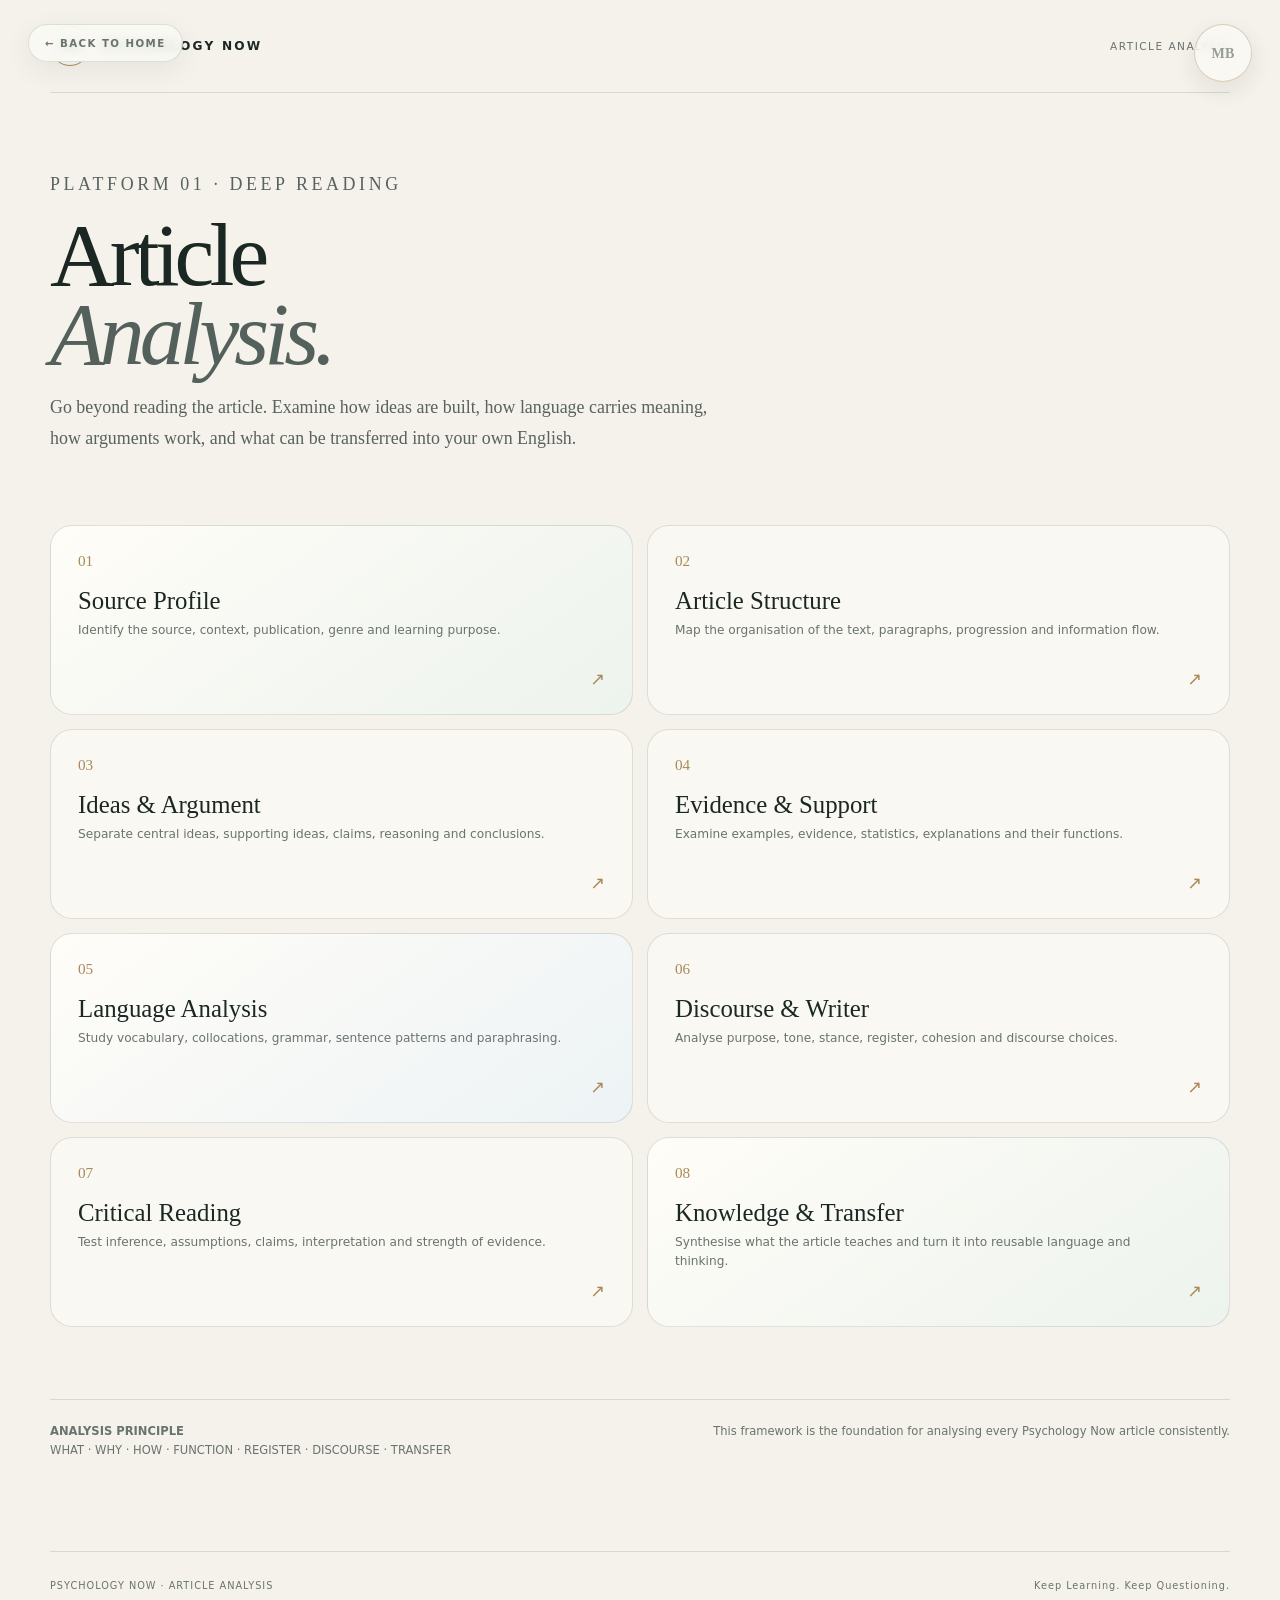
==== article-analysis/index.html @ 82bdf599 "Make Back to Home a persistent floating button during scrolling" ====
<!DOCTYPE html>
<html lang="en">
<head>
<meta charset="UTF-8">
<meta name="viewport" content="width=device-width, initial-scale=1.0">
<meta name="description" content="Psychology Now · Article Analysis">
<title>Article Analysis · Psychology Now</title>
<link rel="stylesheet" href="../css/style.css?v=5">
<style>
.analysis-page{padding:76px 0 90px}.back{position:fixed;top:24px;left:28px;z-index:999998;display:inline-flex;align-items:center;gap:9px;padding:12px 16px;border:1px solid rgba(27,39,35,.13);border-radius:999px;text-decoration:none;color:var(--muted);font-size:.64rem;font-weight:800;letter-spacing:.14em;background:rgba(251,250,246,.82);backdrop-filter:blur(6px);-webkit-backdrop-filter:blur(6px);box-shadow:0 8px 28px rgba(27,39,35,.07);transition:.2s ease}.back:hover{transform:translateY(-2px);color:var(--ink);box-shadow:0 12px 32px rgba(27,39,35,.11)}.analysis-hero{max-width:820px}.analysis-hero h1{margin:16px 0 18px;font:500 clamp(3.2rem,7vw,6.4rem)/.88 Georgia,serif;letter-spacing:-.055em}.analysis-hero h1 em{font-weight:400;color:#53605b}.analysis-hero p{max-width:680px;margin:0;color:#58625e;font:400 1.12rem/1.75 Georgia,serif}.framework{margin-top:70px;display:grid;grid-template-columns:repeat(2,1fr);gap:14px}.module{position:relative;min-height:190px;padding:25px 27px;border:1px solid var(--line);border-radius:22px;background:rgba(251,250,246,.72);text-decoration:none;transition:.22s ease;display:flex;flex-direction:column;justify-content:space-between}.module:hover{transform:translateY(-4px);box-shadow:var(--shadow)}.module-number{font:500 .95rem Georgia,serif;color:var(--gold)}.module h2{margin:18px 0 7px;font:500 1.55rem/1.05 Georgia,serif}.module p{margin:0;color:var(--muted);font-size:.76rem;line-height:1.6;max-width:500px}.module-arrow{align-self:flex-end;color:var(--gold);font-size:1.1rem}.module.featured{background:linear-gradient(145deg,#fffdf8,#edf3ed)}.module.language{background:linear-gradient(145deg,#fffdf8,#edf3f5)}.section-intro{margin-top:72px;padding-top:22px;border-top:1px solid var(--line);display:flex;justify-content:space-between;gap:30px}.section-intro p{margin:0;color:var(--muted);font-size:.72rem;line-height:1.7;max-width:520px}.floating-watermark{position:fixed!important;top:24px!important;right:28px!important;bottom:auto!important;left:auto!important;transform:none!important;width:58px!important;height:58px!important;display:grid!important;place-items:center!important;border:1px solid rgba(169,138,88,.42)!important;border-radius:50%!important;background:rgba(251,250,246,.78)!important;color:rgba(27,39,35,.48)!important;z-index:999999!important;pointer-events:none!important;box-shadow:0 8px 28px rgba(27,39,35,.10)!important}
@media(max-width:760px){.analysis-page{padding:78px 0 65px}.framework{grid-template-columns:1fr}.module{min-height:175px}.back{top:16px;left:16px;padding:10px 13px;font-size:.58rem}.floating-watermark{top:16px!important;right:16px!important;width:52px!important;height:52px!important}}
</style>
</head>
<body>
<div class="site-shell">
<header class="site-header"><a class="brand" href="../index.html" aria-label="Psychology Now home"><span class="brand-mark">MB</span><span>PSYCHOLOGY NOW</span></a><span class="header-note">ARTICLE ANALYSIS</span></header>
<main class="analysis-page">
<a class="back" href="../index.html">← BACK TO HOME</a>
<section class="analysis-hero"><p class="eyebrow">PLATFORM 01 · DEEP READING</p><h1>Article<br><em>Analysis.</em></h1><p>Go beyond reading the article. Examine how ideas are built, how language carries meaning, how arguments work, and what can be transferred into your own English.</p></section>
<section class="framework" aria-label="Article analysis framework">
<a class="module featured" href="#source"><div><span class="module-number">01</span><h2>Source Profile</h2><p>Identify the source, context, publication, genre and learning purpose.</p></div><span class="module-arrow">↗</span></a>
<a class="module" href="#structure"><div><span class="module-number">02</span><h2>Article Structure</h2><p>Map the organisation of the text, paragraphs, progression and information flow.</p></div><span class="module-arrow">↗</span></a>
<a class="module" href="#ideas"><div><span class="module-number">03</span><h2>Ideas &amp; Argument</h2><p>Separate central ideas, supporting ideas, claims, reasoning and conclusions.</p></div><span class="module-arrow">↗</span></a>
<a class="module" href="#evidence"><div><span class="module-number">04</span><h2>Evidence &amp; Support</h2><p>Examine examples, evidence, statistics, explanations and their functions.</p></div><span class="module-arrow">↗</span></a>
<a class="module language" href="#language"><div><span class="module-number">05</span><h2>Language Analysis</h2><p>Study vocabulary, collocations, grammar, sentence patterns and paraphrasing.</p></div><span class="module-arrow">↗</span></a>
<a class="module" href="#discourse"><div><span class="module-number">06</span><h2>Discourse &amp; Writer</h2><p>Analyse purpose, tone, stance, register, cohesion and discourse choices.</p></div><span class="module-arrow">↗</span></a>
<a class="module" href="#critical"><div><span class="module-number">07</span><h2>Critical Reading</h2><p>Test inference, assumptions, claims, interpretation and strength of evidence.</p></div><span class="module-arrow">↗</span></a>
<a class="module featured" href="#transfer"><div><span class="module-number">08</span><h2>Knowledge &amp; Transfer</h2><p>Synthesise what the article teaches and turn it into reusable language and thinking.</p></div><span class="module-arrow">↗</span></a>
</section>
<section class="section-intro"><p><strong>ANALYSIS PRINCIPLE</strong><br>WHAT · WHY · HOW · FUNCTION · REGISTER · DISCOURSE · TRANSFER</p><p>This framework is the foundation for analysing every Psychology Now article consistently.</p></section>
</main>
<footer><span>PSYCHOLOGY NOW · ARTICLE ANALYSIS</span><span>Keep Learning. Keep Questioning.</span></footer>
</div>
<div class="floating-watermark" aria-hidden="true">MB</div>
</body>
</html>
---- css/style.css ----
:root{--ink:#1b2723;--muted:#69736f;--paper:#f5f2eb;--paper-2:#fbfaf6;--sage:#dbe5dc;--mist:#dce8eb;--gold:#a98a58;--line:rgba(27,39,35,.13);--shadow:0 24px 70px rgba(27,39,35,.08)}
*{box-sizing:border-box}html{scroll-behavior:smooth}body{margin:0;color:var(--ink);background:var(--paper);font-family:Inter,ui-sans-serif,system-ui,-apple-system,BlinkMacSystemFont,"Segoe UI",sans-serif}a{color:inherit}.site-shell{width:min(1180px,calc(100% - 44px));margin:auto}.site-header{display:flex;align-items:center;justify-content:space-between;padding:26px 0;border-bottom:1px solid var(--line)}.brand{display:flex;align-items:center;gap:12px;text-decoration:none;font-size:.76rem;font-weight:800;letter-spacing:.18em}.brand-mark{width:40px;height:40px;border:1px solid var(--gold);border-radius:50%;display:grid;place-items:center;font:600 .82rem Georgia,serif;letter-spacing:.02em;background:rgba(251,250,246,.7)}.header-note{font-size:.66rem;color:var(--muted);letter-spacing:.14em}
/* Persistent floating logo: fixed to the viewport so it stays visible while the page scrolls. */
.floating-watermark{position:fixed!important;right:28px!important;bottom:28px!important;left:auto!important;top:auto!important;transform:none!important;width:58px;height:58px;border:1px solid rgba(169,138,88,.42);border-radius:50%;display:grid;place-items:center;font:600 .88rem Georgia,serif;letter-spacing:.02em;color:rgba(27,39,35,.48);background:rgba(251,250,246,.72);backdrop-filter:blur(8px);-webkit-backdrop-filter:blur(8px);opacity:.9;z-index:2147483647;pointer-events:none;box-shadow:0 8px 28px rgba(27,39,35,.10)}
.hero{padding:92px 0 58px;max-width:900px}.eyebrow,.section-label,.card-label{margin:0;color:var(--gold);font-size:.67rem;font-weight:800;letter-spacing:.2em}h1{margin:18px 0 20px;font:500 clamp(3.6rem,8.4vw,7.3rem)/.84 Georgia,"Times New Roman",serif;letter-spacing:-.06em}h1 em{font-weight:400;color:#53605b}.hero-copy{max-width:690px;margin:0;color:#58625e;font:400 1.15rem/1.75 Georgia,"Times New Roman",serif}.learning-path{display:flex;align-items:center;flex-wrap:wrap;gap:9px;margin-top:32px;color:var(--muted);font-size:.62rem;font-weight:800;letter-spacing:.13em}.learning-path span{padding:9px 11px;border:1px solid var(--line);border-radius:999px;background:rgba(251,250,246,.45)}.learning-path i{font-style:normal;color:var(--gold)}
.platform-grid{display:grid;grid-template-columns:1fr 1fr;gap:18px}.platform-card{position:relative;min-height:440px;padding:34px;text-decoration:none;border:1px solid var(--line);border-radius:30px;overflow:hidden;display:flex;flex-direction:column;justify-content:space-between;box-shadow:var(--shadow);transition:transform .25s ease,box-shadow .25s ease}.platform-card:hover{transform:translateY(-6px);box-shadow:0 32px 90px rgba(27,39,35,.13)}.analysis{background:linear-gradient(145deg,var(--paper-2),var(--sage))}.ielts{background:linear-gradient(145deg,var(--paper-2),var(--mist))}.orb{position:absolute;right:-48px;top:-55px;width:230px;height:230px;border:1px solid rgba(169,138,88,.24);border-radius:50%}.orb:before,.orb:after{content:"";position:absolute;border:1px solid rgba(169,138,88,.17);border-radius:50%}.orb:before{inset:24px}.orb:after{inset:51px}.card-number{margin:0 0 52px;font:500 1rem Georgia,serif;color:var(--gold)}.card-label{font-size:.6rem;color:var(--muted);margin-bottom:10px}.platform-card h2{margin:0 0 16px;font:500 clamp(2.5rem,5vw,4.2rem)/.9 Georgia,"Times New Roman",serif;letter-spacing:-.045em}.card-copy{max-width:440px;margin:0;color:#5d6863;font-size:.92rem;line-height:1.75}.card-action{display:flex;align-items:center;gap:15px;font-size:.66rem;font-weight:800;letter-spacing:.14em}.card-action b{width:38px;height:38px;border:1px solid var(--line);border-radius:50%;display:grid;place-items:center;font-size:1rem;font-weight:400}.current-article{margin-top:18px;padding:27px 30px;border:1px solid var(--line);border-radius:22px;background:rgba(251,250,246,.68);display:flex;align-items:center;justify-content:space-between;gap:24px}.current-article h2{margin:7px 0 4px;font:500 1.65rem Georgia,serif}.current-article p{margin:0;color:var(--muted);font-size:.78rem}.current-article>a{text-decoration:none;font-size:.65rem;font-weight:800;letter-spacing:.14em;white-space:nowrap}.current-article>a span{margin-left:10px;font-size:1rem}.philosophy{padding:100px 0 72px;max-width:800px}.philosophy-line{margin:16px 0 0;font:400 clamp(1.8rem,4vw,3.3rem)/1.15 Georgia,"Times New Roman",serif;letter-spacing:-.035em}.philosophy-line strong{font-weight:500}footer{display:flex;justify-content:space-between;gap:20px;padding:28px 0 36px;border-top:1px solid var(--line);color:var(--muted);font-size:.61rem;letter-spacing:.1em}
@media(max-width:760px){.site-shell{width:min(100% - 28px,1180px)}.site-header{padding:18px 0}.header-note{display:none}.hero{padding:64px 0 42px}h1{font-size:clamp(3.4rem,18vw,5.7rem)}.platform-grid{grid-template-columns:1fr}.platform-card{min-height:390px;padding:28px}.current-article{align-items:flex-start;flex-direction:column}.current-article>a{padding-top:8px}.floating-watermark{right:16px!important;bottom:16px!important;width:52px;height:52px}footer{flex-direction:column;gap:8px}}
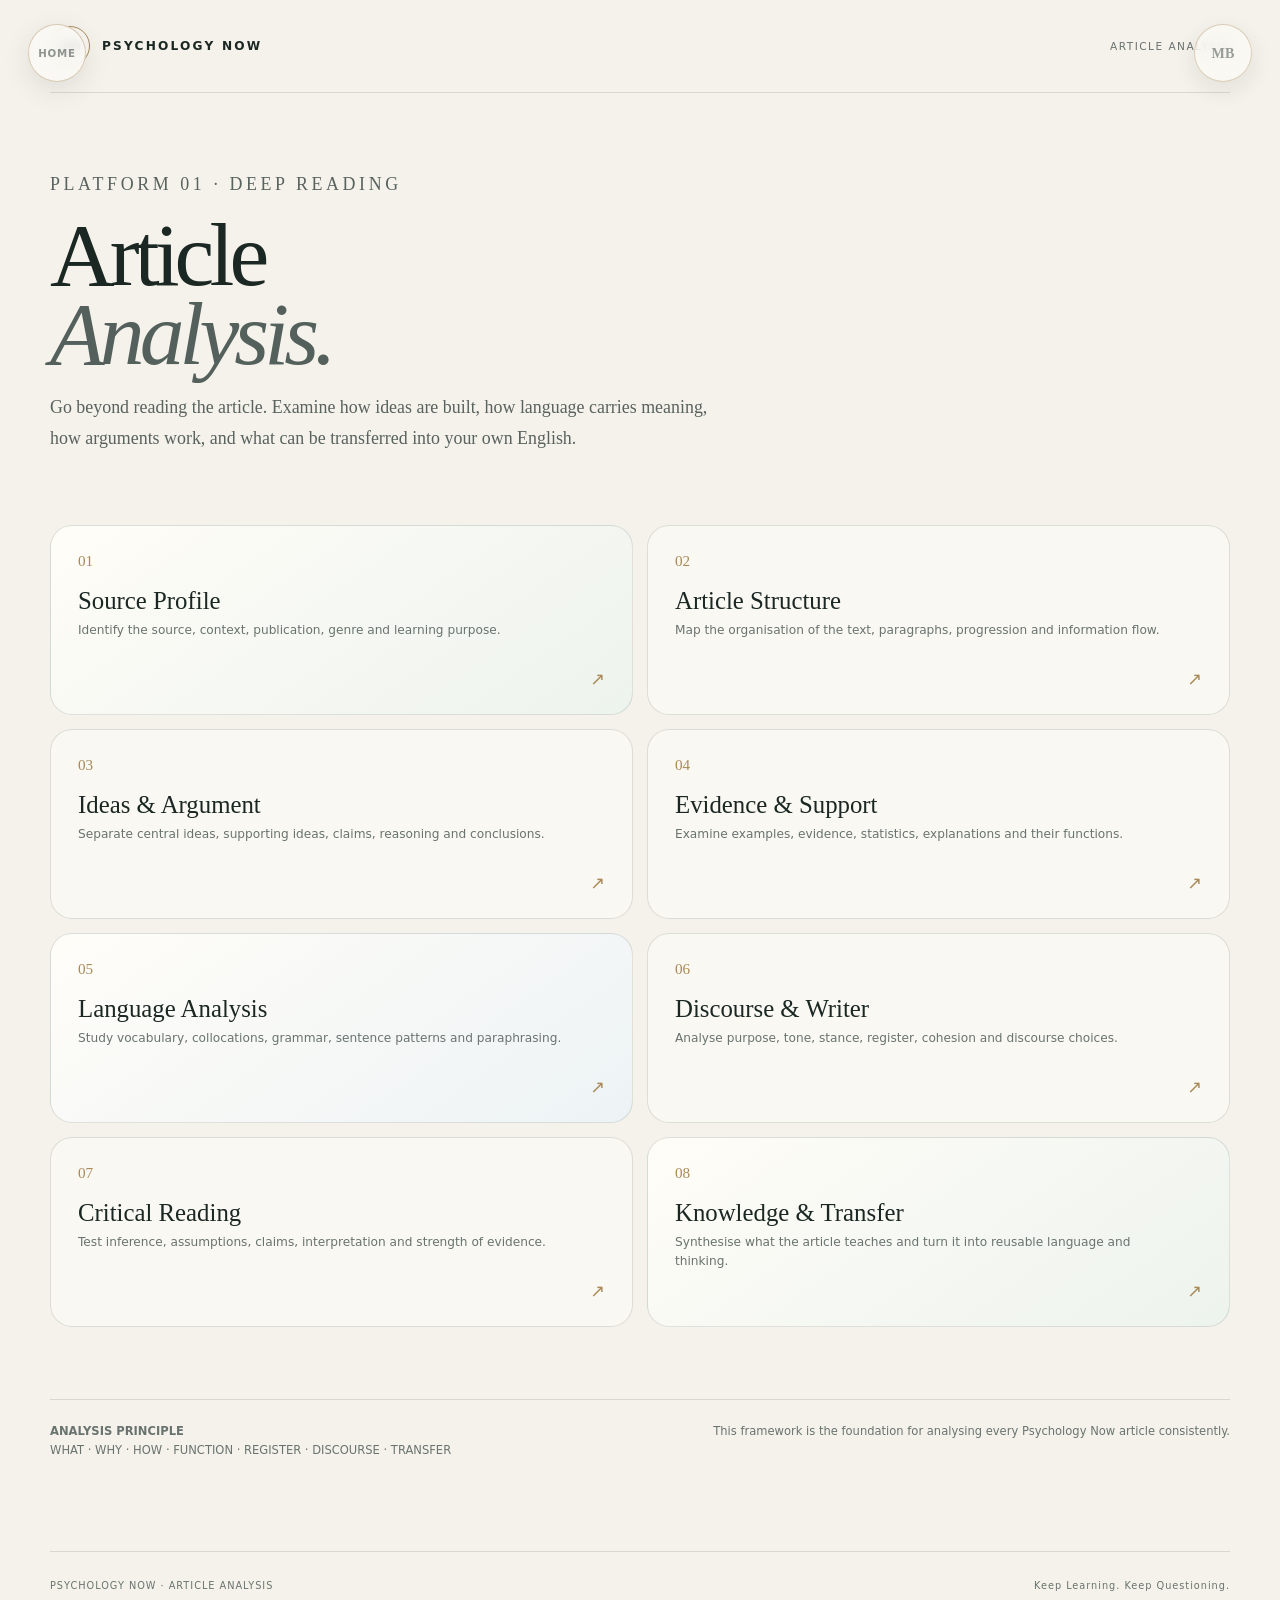
==== commit 4a17aacf: "Make floating Home control compact and circular like the MB logo" ====
--- a/article-analysis/index.html
+++ b/article-analysis/index.html
@@ -7,15 +7,15 @@
 <title>Article Analysis · Psychology Now</title>
 <link rel="stylesheet" href="../css/style.css?v=5">
 <style>
-.analysis-page{padding:76px 0 90px}.back{position:fixed;top:24px;left:28px;z-index:999998;display:inline-flex;align-items:center;gap:9px;padding:12px 16px;border:1px solid rgba(27,39,35,.13);border-radius:999px;text-decoration:none;color:var(--muted);font-size:.64rem;font-weight:800;letter-spacing:.14em;background:rgba(251,250,246,.82);backdrop-filter:blur(6px);-webkit-backdrop-filter:blur(6px);box-shadow:0 8px 28px rgba(27,39,35,.07);transition:.2s ease}.back:hover{transform:translateY(-2px);color:var(--ink);box-shadow:0 12px 32px rgba(27,39,35,.11)}.analysis-hero{max-width:820px}.analysis-hero h1{margin:16px 0 18px;font:500 clamp(3.2rem,7vw,6.4rem)/.88 Georgia,serif;letter-spacing:-.055em}.analysis-hero h1 em{font-weight:400;color:#53605b}.analysis-hero p{max-width:680px;margin:0;color:#58625e;font:400 1.12rem/1.75 Georgia,serif}.framework{margin-top:70px;display:grid;grid-template-columns:repeat(2,1fr);gap:14px}.module{position:relative;min-height:190px;padding:25px 27px;border:1px solid var(--line);border-radius:22px;background:rgba(251,250,246,.72);text-decoration:none;transition:.22s ease;display:flex;flex-direction:column;justify-content:space-between}.module:hover{transform:translateY(-4px);box-shadow:var(--shadow)}.module-number{font:500 .95rem Georgia,serif;color:var(--gold)}.module h2{margin:18px 0 7px;font:500 1.55rem/1.05 Georgia,serif}.module p{margin:0;color:var(--muted);font-size:.76rem;line-height:1.6;max-width:500px}.module-arrow{align-self:flex-end;color:var(--gold);font-size:1.1rem}.module.featured{background:linear-gradient(145deg,#fffdf8,#edf3ed)}.module.language{background:linear-gradient(145deg,#fffdf8,#edf3f5)}.section-intro{margin-top:72px;padding-top:22px;border-top:1px solid var(--line);display:flex;justify-content:space-between;gap:30px}.section-intro p{margin:0;color:var(--muted);font-size:.72rem;line-height:1.7;max-width:520px}.floating-watermark{position:fixed!important;top:24px!important;right:28px!important;bottom:auto!important;left:auto!important;transform:none!important;width:58px!important;height:58px!important;display:grid!important;place-items:center!important;border:1px solid rgba(169,138,88,.42)!important;border-radius:50%!important;background:rgba(251,250,246,.78)!important;color:rgba(27,39,35,.48)!important;z-index:999999!important;pointer-events:none!important;box-shadow:0 8px 28px rgba(27,39,35,.10)!important}
-@media(max-width:760px){.analysis-page{padding:78px 0 65px}.framework{grid-template-columns:1fr}.module{min-height:175px}.back{top:16px;left:16px;padding:10px 13px;font-size:.58rem}.floating-watermark{top:16px!important;right:16px!important;width:52px!important;height:52px!important}}
+.analysis-page{padding:76px 0 90px}.back{position:fixed;top:24px;left:28px;z-index:999998;width:58px;height:58px;display:grid;place-items:center;border:1px solid rgba(169,138,88,.42);border-radius:50%;text-decoration:none;color:rgba(27,39,35,.48);font-size:.64rem;font-weight:800;letter-spacing:.08em;background:rgba(251,250,246,.78);backdrop-filter:blur(6px);-webkit-backdrop-filter:blur(6px);box-shadow:0 8px 28px rgba(27,39,35,.10);transition:.2s ease}.back:hover{transform:translateY(-2px);color:var(--ink);box-shadow:0 12px 32px rgba(27,39,35,.12)}.analysis-hero{max-width:820px}.analysis-hero h1{margin:16px 0 18px;font:500 clamp(3.2rem,7vw,6.4rem)/.88 Georgia,serif;letter-spacing:-.055em}.analysis-hero h1 em{font-weight:400;color:#53605b}.analysis-hero p{max-width:680px;margin:0;color:#58625e;font:400 1.12rem/1.75 Georgia,serif}.framework{margin-top:70px;display:grid;grid-template-columns:repeat(2,1fr);gap:14px}.module{position:relative;min-height:190px;padding:25px 27px;border:1px solid var(--line);border-radius:22px;background:rgba(251,250,246,.72);text-decoration:none;transition:.22s ease;display:flex;flex-direction:column;justify-content:space-between}.module:hover{transform:translateY(-4px);box-shadow:var(--shadow)}.module-number{font:500 .95rem Georgia,serif;color:var(--gold)}.module h2{margin:18px 0 7px;font:500 1.55rem/1.05 Georgia,serif}.module p{margin:0;color:var(--muted);font-size:.76rem;line-height:1.6;max-width:500px}.module-arrow{align-self:flex-end;color:var(--gold);font-size:1.1rem}.module.featured{background:linear-gradient(145deg,#fffdf8,#edf3ed)}.module.language{background:linear-gradient(145deg,#fffdf8,#edf3f5)}.section-intro{margin-top:72px;padding-top:22px;border-top:1px solid var(--line);display:flex;justify-content:space-between;gap:30px}.section-intro p{margin:0;color:var(--muted);font-size:.72rem;line-height:1.7;max-width:520px}.floating-watermark{position:fixed!important;top:24px!important;right:28px!important;bottom:auto!important;left:auto!important;transform:none!important;width:58px!important;height:58px!important;display:grid!important;place-items:center!important;border:1px solid rgba(169,138,88,.42)!important;border-radius:50%!important;background:rgba(251,250,246,.78)!important;color:rgba(27,39,35,.48)!important;z-index:999999!important;pointer-events:none!important;box-shadow:0 8px 28px rgba(27,39,35,.10)!important}
+@media(max-width:760px){.analysis-page{padding:78px 0 65px}.framework{grid-template-columns:1fr}.module{min-height:175px}.back{top:16px;left:16px;width:52px;height:52px;font-size:.55rem}.floating-watermark{top:16px!important;right:16px!important;width:52px!important;height:52px!important}}
 </style>
 </head>
 <body>
 <div class="site-shell">
 <header class="site-header"><a class="brand" href="../index.html" aria-label="Psychology Now home"><span class="brand-mark">MB</span><span>PSYCHOLOGY NOW</span></a><span class="header-note">ARTICLE ANALYSIS</span></header>
 <main class="analysis-page">
-<a class="back" href="../index.html">← BACK TO HOME</a>
+<a class="back" href="../index.html" aria-label="Home">HOME</a>
 <section class="analysis-hero"><p class="eyebrow">PLATFORM 01 · DEEP READING</p><h1>Article<br><em>Analysis.</em></h1><p>Go beyond reading the article. Examine how ideas are built, how language carries meaning, how arguments work, and what can be transferred into your own English.</p></section>
 <section class="framework" aria-label="Article analysis framework">
 <a class="module featured" href="#source"><div><span class="module-number">01</span><h2>Source Profile</h2><p>Identify the source, context, publication, genre and learning purpose.</p></div><span class="module-arrow">↗</span></a>
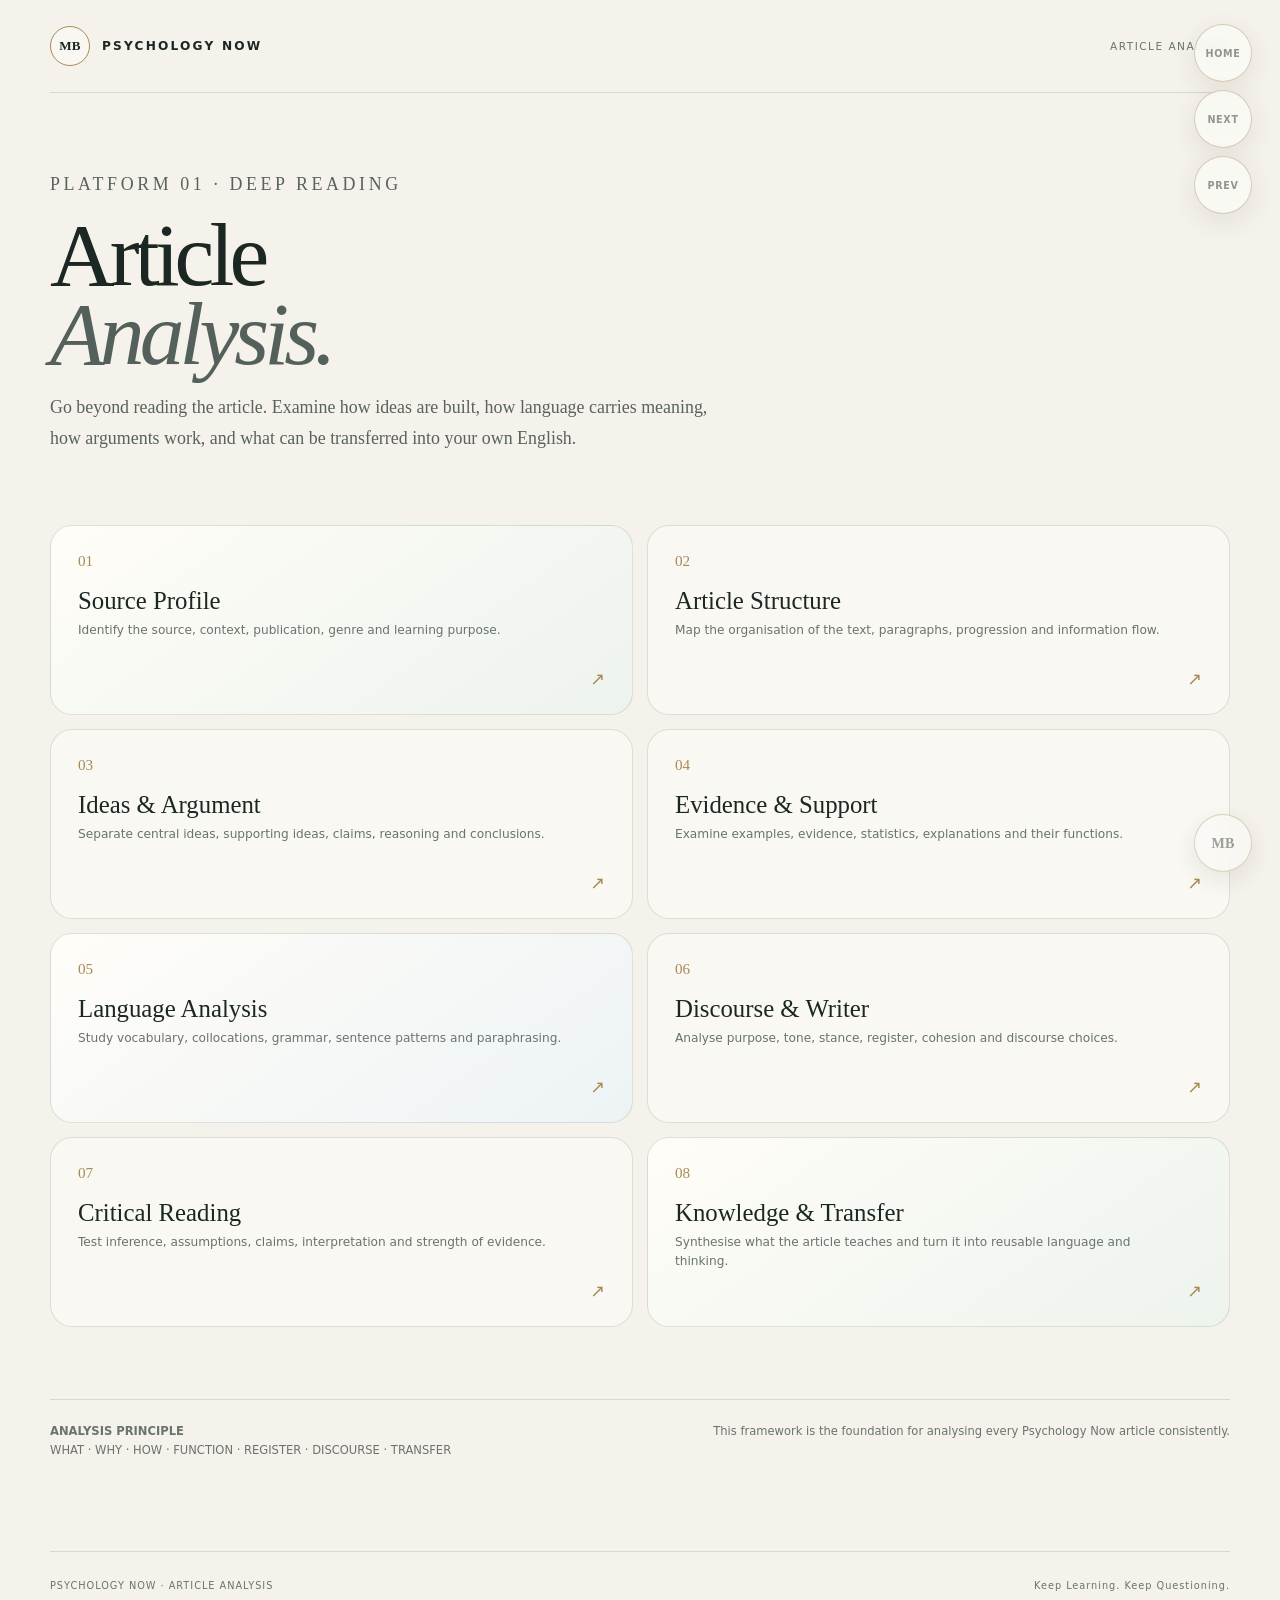
==== commit d09492e7: "Add floating circular navigation controls under MB logo" ====
--- a/article-analysis/index.html
+++ b/article-analysis/index.html
@@ -3,19 +3,22 @@
 <head>
 <meta charset="UTF-8">
 <meta name="viewport" content="width=device-width, initial-scale=1.0">
-<meta name="description" content="Psychology Now · Article Analysis">
 <title>Article Analysis · Psychology Now</title>
 <link rel="stylesheet" href="../css/style.css?v=5">
 <style>
-.analysis-page{padding:76px 0 90px}.back{position:fixed;top:24px;left:28px;z-index:999998;width:58px;height:58px;display:grid;place-items:center;border:1px solid rgba(169,138,88,.42);border-radius:50%;text-decoration:none;color:rgba(27,39,35,.48);font-size:.64rem;font-weight:800;letter-spacing:.08em;background:rgba(251,250,246,.78);backdrop-filter:blur(6px);-webkit-backdrop-filter:blur(6px);box-shadow:0 8px 28px rgba(27,39,35,.10);transition:.2s ease}.back:hover{transform:translateY(-2px);color:var(--ink);box-shadow:0 12px 32px rgba(27,39,35,.12)}.analysis-hero{max-width:820px}.analysis-hero h1{margin:16px 0 18px;font:500 clamp(3.2rem,7vw,6.4rem)/.88 Georgia,serif;letter-spacing:-.055em}.analysis-hero h1 em{font-weight:400;color:#53605b}.analysis-hero p{max-width:680px;margin:0;color:#58625e;font:400 1.12rem/1.75 Georgia,serif}.framework{margin-top:70px;display:grid;grid-template-columns:repeat(2,1fr);gap:14px}.module{position:relative;min-height:190px;padding:25px 27px;border:1px solid var(--line);border-radius:22px;background:rgba(251,250,246,.72);text-decoration:none;transition:.22s ease;display:flex;flex-direction:column;justify-content:space-between}.module:hover{transform:translateY(-4px);box-shadow:var(--shadow)}.module-number{font:500 .95rem Georgia,serif;color:var(--gold)}.module h2{margin:18px 0 7px;font:500 1.55rem/1.05 Georgia,serif}.module p{margin:0;color:var(--muted);font-size:.76rem;line-height:1.6;max-width:500px}.module-arrow{align-self:flex-end;color:var(--gold);font-size:1.1rem}.module.featured{background:linear-gradient(145deg,#fffdf8,#edf3ed)}.module.language{background:linear-gradient(145deg,#fffdf8,#edf3f5)}.section-intro{margin-top:72px;padding-top:22px;border-top:1px solid var(--line);display:flex;justify-content:space-between;gap:30px}.section-intro p{margin:0;color:var(--muted);font-size:.72rem;line-height:1.7;max-width:520px}.floating-watermark{position:fixed!important;top:24px!important;right:28px!important;bottom:auto!important;left:auto!important;transform:none!important;width:58px!important;height:58px!important;display:grid!important;place-items:center!important;border:1px solid rgba(169,138,88,.42)!important;border-radius:50%!important;background:rgba(251,250,246,.78)!important;color:rgba(27,39,35,.48)!important;z-index:999999!important;pointer-events:none!important;box-shadow:0 8px 28px rgba(27,39,35,.10)!important}
-@media(max-width:760px){.analysis-page{padding:78px 0 65px}.framework{grid-template-columns:1fr}.module{min-height:175px}.back{top:16px;left:16px;width:52px;height:52px;font-size:.55rem}.floating-watermark{top:16px!important;right:16px!important;width:52px!important;height:52px!important}}
+.analysis-page{padding:76px 0 90px}
+.floating-nav{position:fixed;top:24px;right:28px;z-index:999998;display:flex;flex-direction:column;gap:8px}
+.float-btn{width:58px;height:58px;display:grid;place-items:center;border:1px solid rgba(169,138,88,.42);border-radius:50%;text-decoration:none;color:rgba(27,39,35,.48);font-size:.60rem;font-weight:800;letter-spacing:.07em;background:rgba(251,250,246,.82);backdrop-filter:blur(6px);-webkit-backdrop-filter:blur(6px);box-shadow:0 8px 28px rgba(27,39,35,.09);transition:.2s ease}
+.float-btn:hover{transform:translateY(-2px);color:var(--ink);box-shadow:0 12px 32px rgba(27,39,35,.12)}
+.analysis-hero{max-width:820px}.analysis-hero h1{margin:16px 0 18px;font:500 clamp(3.2rem,7vw,6.4rem)/.88 Georgia,serif;letter-spacing:-.055em}.analysis-hero h1 em{font-weight:400;color:#53605b}.analysis-hero p{max-width:680px;margin:0;color:#58625e;font:400 1.12rem/1.75 Georgia,serif}
+.framework{margin-top:70px;display:grid;grid-template-columns:repeat(2,1fr);gap:14px}.module{position:relative;min-height:190px;padding:25px 27px;border:1px solid var(--line);border-radius:22px;background:rgba(251,250,246,.72);text-decoration:none;transition:.22s ease;display:flex;flex-direction:column;justify-content:space-between}.module:hover{transform:translateY(-4px);box-shadow:var(--shadow)}.module-number{font:500 .95rem Georgia,serif;color:var(--gold)}.module h2{margin:18px 0 7px;font:500 1.55rem/1.05 Georgia,serif}.module p{margin:0;color:var(--muted);font-size:.76rem;line-height:1.6;max-width:500px}.module-arrow{align-self:flex-end;color:var(--gold);font-size:1.1rem}.module.featured{background:linear-gradient(145deg,#fffdf8,#edf3ed)}.module.language{background:linear-gradient(145deg,#fffdf8,#edf3f5)}.section-intro{margin-top:72px;padding-top:22px;border-top:1px solid var(--line);display:flex;justify-content:space-between;gap:30px}.section-intro p{margin:0;color:var(--muted);font-size:.72rem;line-height:1.7;max-width:520px}
+@media(max-width:760px){.analysis-page{padding:78px 0 65px}.framework{grid-template-columns:1fr}.module{min-height:175px}.floating-nav{top:16px;right:16px;gap:6px}.float-btn{width:52px;height:52px;font-size:.54rem}}
 </style>
 </head>
 <body>
 <div class="site-shell">
 <header class="site-header"><a class="brand" href="../index.html" aria-label="Psychology Now home"><span class="brand-mark">MB</span><span>PSYCHOLOGY NOW</span></a><span class="header-note">ARTICLE ANALYSIS</span></header>
 <main class="analysis-page">
-<a class="back" href="../index.html" aria-label="Home">HOME</a>
 <section class="analysis-hero"><p class="eyebrow">PLATFORM 01 · DEEP READING</p><h1>Article<br><em>Analysis.</em></h1><p>Go beyond reading the article. Examine how ideas are built, how language carries meaning, how arguments work, and what can be transferred into your own English.</p></section>
 <section class="framework" aria-label="Article analysis framework">
 <a class="module featured" href="#source"><div><span class="module-number">01</span><h2>Source Profile</h2><p>Identify the source, context, publication, genre and learning purpose.</p></div><span class="module-arrow">↗</span></a>
@@ -28,9 +31,7 @@
 <a class="module featured" href="#transfer"><div><span class="module-number">08</span><h2>Knowledge &amp; Transfer</h2><p>Synthesise what the article teaches and turn it into reusable language and thinking.</p></div><span class="module-arrow">↗</span></a>
 </section>
 <section class="section-intro"><p><strong>ANALYSIS PRINCIPLE</strong><br>WHAT · WHY · HOW · FUNCTION · REGISTER · DISCOURSE · TRANSFER</p><p>This framework is the foundation for analysing every Psychology Now article consistently.</p></section>
-</main>
-<footer><span>PSYCHOLOGY NOW · ARTICLE ANALYSIS</span><span>Keep Learning. Keep Questioning.</span></footer>
-</div>
+</main><footer><span>PSYCHOLOGY NOW · ARTICLE ANALYSIS</span><span>Keep Learning. Keep Questioning.</span></footer></div>
+<nav class="floating-nav" aria-label="Page navigation"><a class="float-btn" href="../index.html" aria-label="Home">HOME</a><a class="float-btn" href="#next" aria-label="Next">NEXT</a><a class="float-btn" href="#previous" aria-label="Previous">PREV</a></nav>
 <div class="floating-watermark" aria-hidden="true">MB</div>
-</body>
-</html>+</body></html>
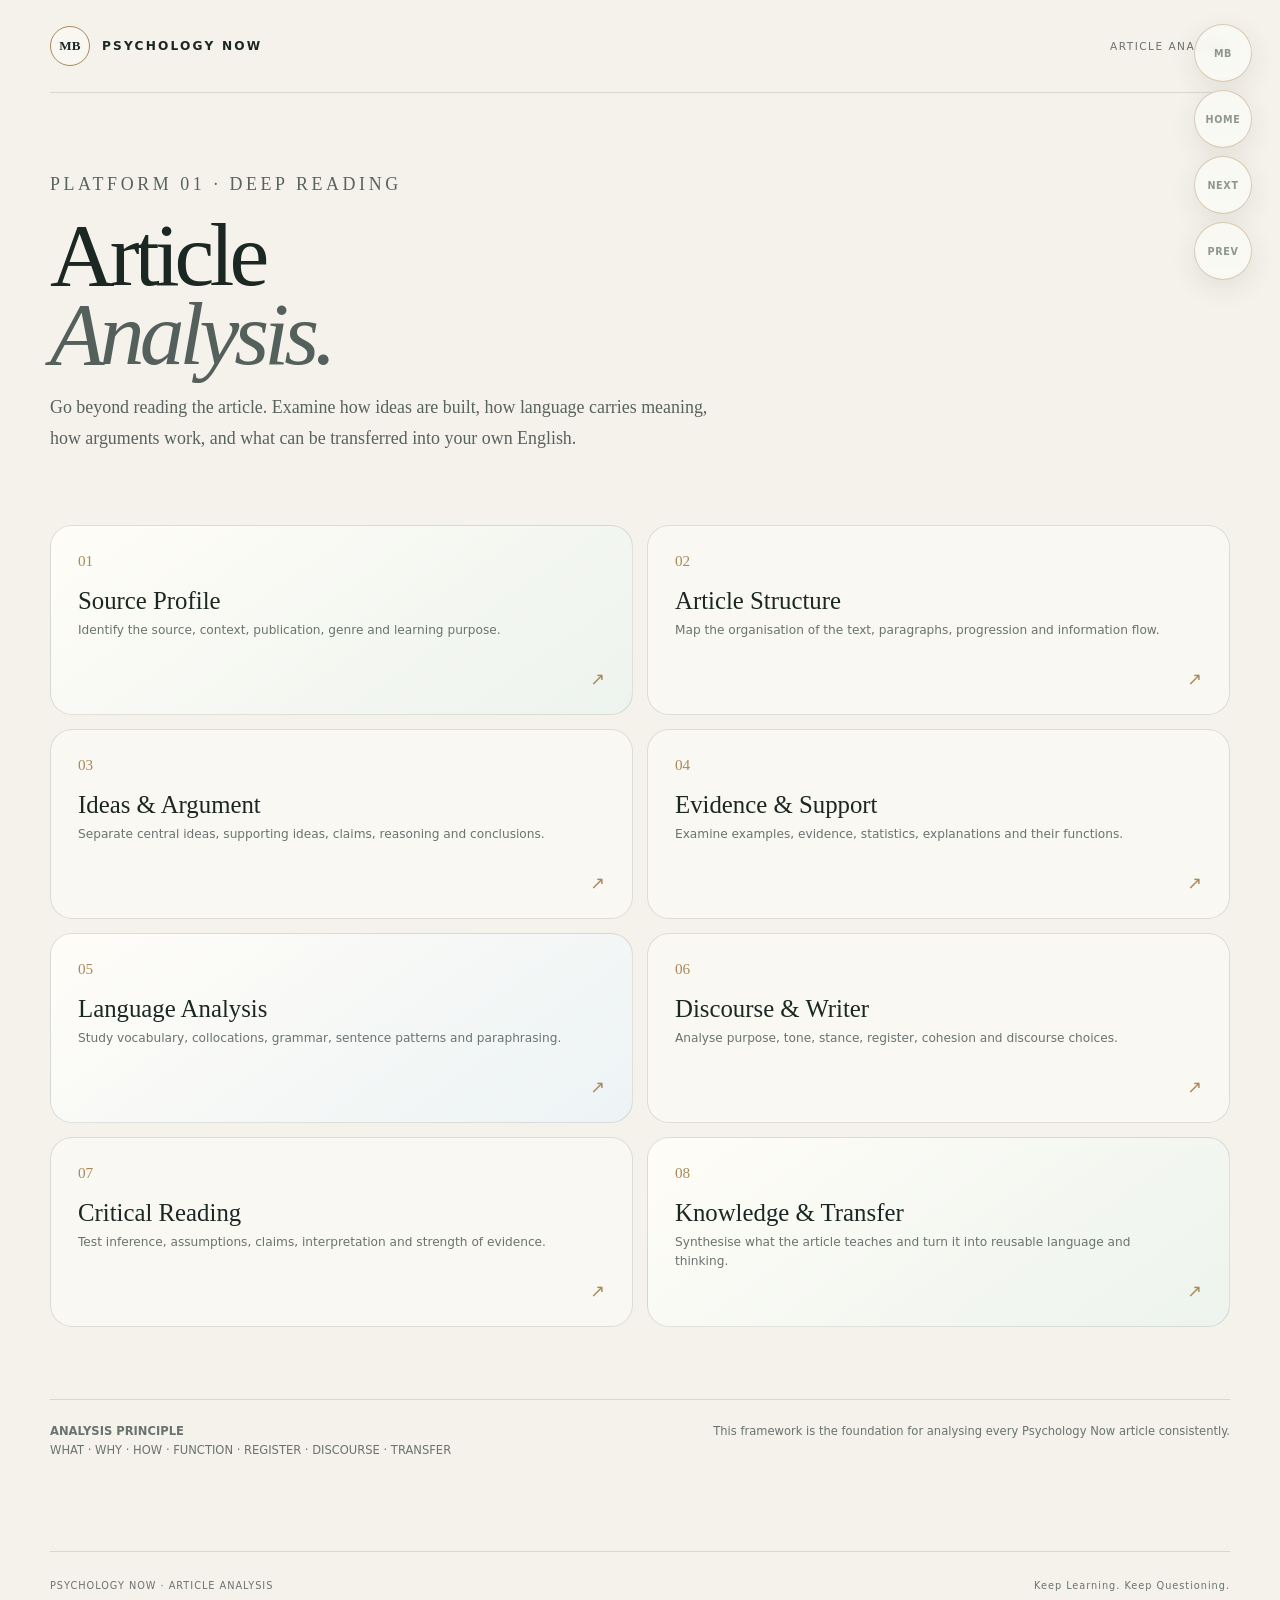
==== commit d00592ff: "Restore MB as the first item in the four-button floating navigation stack" ====
--- a/article-analysis/index.html
+++ b/article-analysis/index.html
@@ -1,37 +1,12 @@
 <!DOCTYPE html>
 <html lang="en">
 <head>
-<meta charset="UTF-8">
-<meta name="viewport" content="width=device-width, initial-scale=1.0">
-<title>Article Analysis · Psychology Now</title>
+<meta charset="UTF-8"><meta name="viewport" content="width=device-width, initial-scale=1.0"><title>Article Analysis · Psychology Now</title>
 <link rel="stylesheet" href="../css/style.css?v=5">
 <style>
-.analysis-page{padding:76px 0 90px}
-.floating-nav{position:fixed;top:24px;right:28px;z-index:999998;display:flex;flex-direction:column;gap:8px}
-.float-btn{width:58px;height:58px;display:grid;place-items:center;border:1px solid rgba(169,138,88,.42);border-radius:50%;text-decoration:none;color:rgba(27,39,35,.48);font-size:.60rem;font-weight:800;letter-spacing:.07em;background:rgba(251,250,246,.82);backdrop-filter:blur(6px);-webkit-backdrop-filter:blur(6px);box-shadow:0 8px 28px rgba(27,39,35,.09);transition:.2s ease}
-.float-btn:hover{transform:translateY(-2px);color:var(--ink);box-shadow:0 12px 32px rgba(27,39,35,.12)}
-.analysis-hero{max-width:820px}.analysis-hero h1{margin:16px 0 18px;font:500 clamp(3.2rem,7vw,6.4rem)/.88 Georgia,serif;letter-spacing:-.055em}.analysis-hero h1 em{font-weight:400;color:#53605b}.analysis-hero p{max-width:680px;margin:0;color:#58625e;font:400 1.12rem/1.75 Georgia,serif}
-.framework{margin-top:70px;display:grid;grid-template-columns:repeat(2,1fr);gap:14px}.module{position:relative;min-height:190px;padding:25px 27px;border:1px solid var(--line);border-radius:22px;background:rgba(251,250,246,.72);text-decoration:none;transition:.22s ease;display:flex;flex-direction:column;justify-content:space-between}.module:hover{transform:translateY(-4px);box-shadow:var(--shadow)}.module-number{font:500 .95rem Georgia,serif;color:var(--gold)}.module h2{margin:18px 0 7px;font:500 1.55rem/1.05 Georgia,serif}.module p{margin:0;color:var(--muted);font-size:.76rem;line-height:1.6;max-width:500px}.module-arrow{align-self:flex-end;color:var(--gold);font-size:1.1rem}.module.featured{background:linear-gradient(145deg,#fffdf8,#edf3ed)}.module.language{background:linear-gradient(145deg,#fffdf8,#edf3f5)}.section-intro{margin-top:72px;padding-top:22px;border-top:1px solid var(--line);display:flex;justify-content:space-between;gap:30px}.section-intro p{margin:0;color:var(--muted);font-size:.72rem;line-height:1.7;max-width:520px}
+.analysis-page{padding:76px 0 90px}.floating-nav{position:fixed;top:24px;right:28px;z-index:999998;display:flex;flex-direction:column;gap:8px}.float-btn{width:58px;height:58px;display:grid;place-items:center;border:1px solid rgba(169,138,88,.42);border-radius:50%;text-decoration:none;color:rgba(27,39,35,.48);font-size:.60rem;font-weight:800;letter-spacing:.07em;background:rgba(251,250,246,.82);backdrop-filter:blur(6px);-webkit-backdrop-filter:blur(6px);box-shadow:0 8px 28px rgba(27,39,35,.09);transition:.2s ease}.float-btn:hover{transform:translateY(-2px);color:var(--ink);box-shadow:0 12px 32px rgba(27,39,35,.12)}.analysis-hero{max-width:820px}.analysis-hero h1{margin:16px 0 18px;font:500 clamp(3.2rem,7vw,6.4rem)/.88 Georgia,serif;letter-spacing:-.055em}.analysis-hero h1 em{font-weight:400;color:#53605b}.analysis-hero p{max-width:680px;margin:0;color:#58625e;font:400 1.12rem/1.75 Georgia,serif}.framework{margin-top:70px;display:grid;grid-template-columns:repeat(2,1fr);gap:14px}.module{position:relative;min-height:190px;padding:25px 27px;border:1px solid var(--line);border-radius:22px;background:rgba(251,250,246,.72);text-decoration:none;transition:.22s ease;display:flex;flex-direction:column;justify-content:space-between}.module:hover{transform:translateY(-4px);box-shadow:var(--shadow)}.module-number{font:500 .95rem Georgia,serif;color:var(--gold)}.module h2{margin:18px 0 7px;font:500 1.55rem/1.05 Georgia,serif}.module p{margin:0;color:var(--muted);font-size:.76rem;line-height:1.6;max-width:500px}.module-arrow{align-self:flex-end;color:var(--gold);font-size:1.1rem}.module.featured{background:linear-gradient(145deg,#fffdf8,#edf3ed)}.module.language{background:linear-gradient(145deg,#fffdf8,#edf3f5)}.section-intro{margin-top:72px;padding-top:22px;border-top:1px solid var(--line);display:flex;justify-content:space-between;gap:30px}.section-intro p{margin:0;color:var(--muted);font-size:.72rem;line-height:1.7;max-width:520px}
 @media(max-width:760px){.analysis-page{padding:78px 0 65px}.framework{grid-template-columns:1fr}.module{min-height:175px}.floating-nav{top:16px;right:16px;gap:6px}.float-btn{width:52px;height:52px;font-size:.54rem}}
-</style>
-</head>
-<body>
-<div class="site-shell">
-<header class="site-header"><a class="brand" href="../index.html" aria-label="Psychology Now home"><span class="brand-mark">MB</span><span>PSYCHOLOGY NOW</span></a><span class="header-note">ARTICLE ANALYSIS</span></header>
-<main class="analysis-page">
-<section class="analysis-hero"><p class="eyebrow">PLATFORM 01 · DEEP READING</p><h1>Article<br><em>Analysis.</em></h1><p>Go beyond reading the article. Examine how ideas are built, how language carries meaning, how arguments work, and what can be transferred into your own English.</p></section>
-<section class="framework" aria-label="Article analysis framework">
-<a class="module featured" href="#source"><div><span class="module-number">01</span><h2>Source Profile</h2><p>Identify the source, context, publication, genre and learning purpose.</p></div><span class="module-arrow">↗</span></a>
-<a class="module" href="#structure"><div><span class="module-number">02</span><h2>Article Structure</h2><p>Map the organisation of the text, paragraphs, progression and information flow.</p></div><span class="module-arrow">↗</span></a>
-<a class="module" href="#ideas"><div><span class="module-number">03</span><h2>Ideas &amp; Argument</h2><p>Separate central ideas, supporting ideas, claims, reasoning and conclusions.</p></div><span class="module-arrow">↗</span></a>
-<a class="module" href="#evidence"><div><span class="module-number">04</span><h2>Evidence &amp; Support</h2><p>Examine examples, evidence, statistics, explanations and their functions.</p></div><span class="module-arrow">↗</span></a>
-<a class="module language" href="#language"><div><span class="module-number">05</span><h2>Language Analysis</h2><p>Study vocabulary, collocations, grammar, sentence patterns and paraphrasing.</p></div><span class="module-arrow">↗</span></a>
-<a class="module" href="#discourse"><div><span class="module-number">06</span><h2>Discourse &amp; Writer</h2><p>Analyse purpose, tone, stance, register, cohesion and discourse choices.</p></div><span class="module-arrow">↗</span></a>
-<a class="module" href="#critical"><div><span class="module-number">07</span><h2>Critical Reading</h2><p>Test inference, assumptions, claims, interpretation and strength of evidence.</p></div><span class="module-arrow">↗</span></a>
-<a class="module featured" href="#transfer"><div><span class="module-number">08</span><h2>Knowledge &amp; Transfer</h2><p>Synthesise what the article teaches and turn it into reusable language and thinking.</p></div><span class="module-arrow">↗</span></a>
-</section>
-<section class="section-intro"><p><strong>ANALYSIS PRINCIPLE</strong><br>WHAT · WHY · HOW · FUNCTION · REGISTER · DISCOURSE · TRANSFER</p><p>This framework is the foundation for analysing every Psychology Now article consistently.</p></section>
-</main><footer><span>PSYCHOLOGY NOW · ARTICLE ANALYSIS</span><span>Keep Learning. Keep Questioning.</span></footer></div>
-<nav class="floating-nav" aria-label="Page navigation"><a class="float-btn" href="../index.html" aria-label="Home">HOME</a><a class="float-btn" href="#next" aria-label="Next">NEXT</a><a class="float-btn" href="#previous" aria-label="Previous">PREV</a></nav>
-<div class="floating-watermark" aria-hidden="true">MB</div>
+</style></head>
+<body><div class="site-shell"><header class="site-header"><a class="brand" href="../index.html" aria-label="Psychology Now home"><span class="brand-mark">MB</span><span>PSYCHOLOGY NOW</span></a><span class="header-note">ARTICLE ANALYSIS</span></header><main class="analysis-page"><section class="analysis-hero"><p class="eyebrow">PLATFORM 01 · DEEP READING</p><h1>Article<br><em>Analysis.</em></h1><p>Go beyond reading the article. Examine how ideas are built, how language carries meaning, how arguments work, and what can be transferred into your own English.</p></section><section class="framework" aria-label="Article analysis framework"><a class="module featured" href="#source"><div><span class="module-number">01</span><h2>Source Profile</h2><p>Identify the source, context, publication, genre and learning purpose.</p></div><span class="module-arrow">↗</span></a><a class="module" href="#structure"><div><span class="module-number">02</span><h2>Article Structure</h2><p>Map the organisation of the text, paragraphs, progression and information flow.</p></div><span class="module-arrow">↗</span></a><a class="module" href="#ideas"><div><span class="module-number">03</span><h2>Ideas &amp; Argument</h2><p>Separate central ideas, supporting ideas, claims, reasoning and conclusions.</p></div><span class="module-arrow">↗</span></a><a class="module" href="#evidence"><div><span class="module-number">04</span><h2>Evidence &amp; Support</h2><p>Examine examples, evidence, statistics, explanations and their functions.</p></div><span class="module-arrow">↗</span></a><a class="module language" href="#language"><div><span class="module-number">05</span><h2>Language Analysis</h2><p>Study vocabulary, collocations, grammar, sentence patterns and paraphrasing.</p></div><span class="module-arrow">↗</span></a><a class="module" href="#discourse"><div><span class="module-number">06</span><h2>Discourse &amp; Writer</h2><p>Analyse purpose, tone, stance, register, cohesion and discourse choices.</p></div><span class="module-arrow">↗</span></a><a class="module" href="#critical"><div><span class="module-number">07</span><h2>Critical Reading</h2><p>Test inference, assumptions, claims, interpretation and strength of evidence.</p></div><span class="module-arrow">↗</span></a><a class="module featured" href="#transfer"><div><span class="module-number">08</span><h2>Knowledge &amp; Transfer</h2><p>Synthesise what the article teaches and turn it into reusable language and thinking.</p></div><span class="module-arrow">↗</span></a></section><section class="section-intro"><p><strong>ANALYSIS PRINCIPLE</strong><br>WHAT · WHY · HOW · FUNCTION · REGISTER · DISCOURSE · TRANSFER</p><p>This framework is the foundation for analysing every Psychology Now article consistently.</p></section></main><footer><span>PSYCHOLOGY NOW · ARTICLE ANALYSIS</span><span>Keep Learning. Keep Questioning.</span></footer></div>
+<nav class="floating-nav" aria-label="Page navigation"><div class="float-btn" aria-label="Psychology Now logo">MB</div><a class="float-btn" href="../index.html" aria-label="Home">HOME</a><a class="float-btn" href="#next" aria-label="Next">NEXT</a><a class="float-btn" href="#previous" aria-label="Previous">PREV</a></nav>
 </body></html>
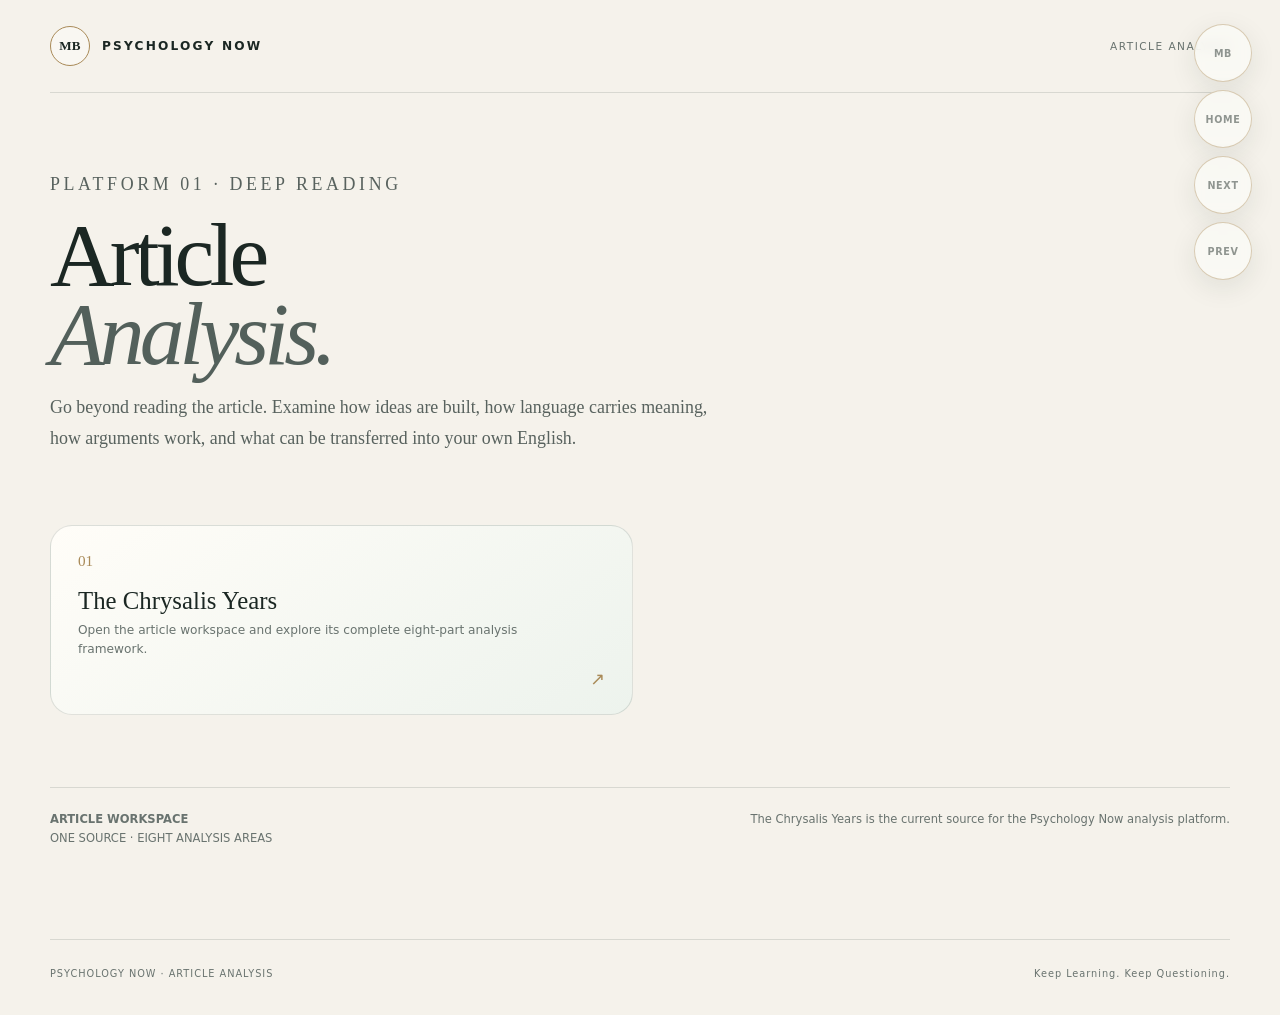
==== commit d639d84f: "Restructure Article Analysis as article selector with The Chrysalis Years entry" ====
--- a/article-analysis/index.html
+++ b/article-analysis/index.html
@@ -1,12 +1,4 @@
 <!DOCTYPE html>
-<html lang="en">
-<head>
-<meta charset="UTF-8"><meta name="viewport" content="width=device-width, initial-scale=1.0"><title>Article Analysis · Psychology Now</title>
-<link rel="stylesheet" href="../css/style.css?v=5">
-<style>
-.analysis-page{padding:76px 0 90px}.floating-nav{position:fixed;top:24px;right:28px;z-index:999998;display:flex;flex-direction:column;gap:8px}.float-btn{width:58px;height:58px;display:grid;place-items:center;border:1px solid rgba(169,138,88,.42);border-radius:50%;text-decoration:none;color:rgba(27,39,35,.48);font-size:.60rem;font-weight:800;letter-spacing:.07em;background:rgba(251,250,246,.82);backdrop-filter:blur(6px);-webkit-backdrop-filter:blur(6px);box-shadow:0 8px 28px rgba(27,39,35,.09);transition:.2s ease}.float-btn:hover{transform:translateY(-2px);color:var(--ink);box-shadow:0 12px 32px rgba(27,39,35,.12)}.analysis-hero{max-width:820px}.analysis-hero h1{margin:16px 0 18px;font:500 clamp(3.2rem,7vw,6.4rem)/.88 Georgia,serif;letter-spacing:-.055em}.analysis-hero h1 em{font-weight:400;color:#53605b}.analysis-hero p{max-width:680px;margin:0;color:#58625e;font:400 1.12rem/1.75 Georgia,serif}.framework{margin-top:70px;display:grid;grid-template-columns:repeat(2,1fr);gap:14px}.module{position:relative;min-height:190px;padding:25px 27px;border:1px solid var(--line);border-radius:22px;background:rgba(251,250,246,.72);text-decoration:none;transition:.22s ease;display:flex;flex-direction:column;justify-content:space-between}.module:hover{transform:translateY(-4px);box-shadow:var(--shadow)}.module-number{font:500 .95rem Georgia,serif;color:var(--gold)}.module h2{margin:18px 0 7px;font:500 1.55rem/1.05 Georgia,serif}.module p{margin:0;color:var(--muted);font-size:.76rem;line-height:1.6;max-width:500px}.module-arrow{align-self:flex-end;color:var(--gold);font-size:1.1rem}.module.featured{background:linear-gradient(145deg,#fffdf8,#edf3ed)}.module.language{background:linear-gradient(145deg,#fffdf8,#edf3f5)}.section-intro{margin-top:72px;padding-top:22px;border-top:1px solid var(--line);display:flex;justify-content:space-between;gap:30px}.section-intro p{margin:0;color:var(--muted);font-size:.72rem;line-height:1.7;max-width:520px}
-@media(max-width:760px){.analysis-page{padding:78px 0 65px}.framework{grid-template-columns:1fr}.module{min-height:175px}.floating-nav{top:16px;right:16px;gap:6px}.float-btn{width:52px;height:52px;font-size:.54rem}}
-</style></head>
-<body><div class="site-shell"><header class="site-header"><a class="brand" href="../index.html" aria-label="Psychology Now home"><span class="brand-mark">MB</span><span>PSYCHOLOGY NOW</span></a><span class="header-note">ARTICLE ANALYSIS</span></header><main class="analysis-page"><section class="analysis-hero"><p class="eyebrow">PLATFORM 01 · DEEP READING</p><h1>Article<br><em>Analysis.</em></h1><p>Go beyond reading the article. Examine how ideas are built, how language carries meaning, how arguments work, and what can be transferred into your own English.</p></section><section class="framework" aria-label="Article analysis framework"><a class="module featured" href="#source"><div><span class="module-number">01</span><h2>Source Profile</h2><p>Identify the source, context, publication, genre and learning purpose.</p></div><span class="module-arrow">↗</span></a><a class="module" href="#structure"><div><span class="module-number">02</span><h2>Article Structure</h2><p>Map the organisation of the text, paragraphs, progression and information flow.</p></div><span class="module-arrow">↗</span></a><a class="module" href="#ideas"><div><span class="module-number">03</span><h2>Ideas &amp; Argument</h2><p>Separate central ideas, supporting ideas, claims, reasoning and conclusions.</p></div><span class="module-arrow">↗</span></a><a class="module" href="#evidence"><div><span class="module-number">04</span><h2>Evidence &amp; Support</h2><p>Examine examples, evidence, statistics, explanations and their functions.</p></div><span class="module-arrow">↗</span></a><a class="module language" href="#language"><div><span class="module-number">05</span><h2>Language Analysis</h2><p>Study vocabulary, collocations, grammar, sentence patterns and paraphrasing.</p></div><span class="module-arrow">↗</span></a><a class="module" href="#discourse"><div><span class="module-number">06</span><h2>Discourse &amp; Writer</h2><p>Analyse purpose, tone, stance, register, cohesion and discourse choices.</p></div><span class="module-arrow">↗</span></a><a class="module" href="#critical"><div><span class="module-number">07</span><h2>Critical Reading</h2><p>Test inference, assumptions, claims, interpretation and strength of evidence.</p></div><span class="module-arrow">↗</span></a><a class="module featured" href="#transfer"><div><span class="module-number">08</span><h2>Knowledge &amp; Transfer</h2><p>Synthesise what the article teaches and turn it into reusable language and thinking.</p></div><span class="module-arrow">↗</span></a></section><section class="section-intro"><p><strong>ANALYSIS PRINCIPLE</strong><br>WHAT · WHY · HOW · FUNCTION · REGISTER · DISCOURSE · TRANSFER</p><p>This framework is the foundation for analysing every Psychology Now article consistently.</p></section></main><footer><span>PSYCHOLOGY NOW · ARTICLE ANALYSIS</span><span>Keep Learning. Keep Questioning.</span></footer></div>
-<nav class="floating-nav" aria-label="Page navigation"><div class="float-btn" aria-label="Psychology Now logo">MB</div><a class="float-btn" href="../index.html" aria-label="Home">HOME</a><a class="float-btn" href="#next" aria-label="Next">NEXT</a><a class="float-btn" href="#previous" aria-label="Previous">PREV</a></nav>
-</body></html>+<html lang="en"><head><meta charset="UTF-8"><meta name="viewport" content="width=device-width, initial-scale=1.0"><title>Article Analysis · Psychology Now</title><link rel="stylesheet" href="../css/style.css?v=5"><style>
+.analysis-page{padding:76px 0 90px}.floating-nav{position:fixed;top:24px;right:28px;z-index:999998;display:flex;flex-direction:column;gap:8px}.float-btn{width:58px;height:58px;display:grid;place-items:center;border:1px solid rgba(169,138,88,.42);border-radius:50%;text-decoration:none;color:rgba(27,39,35,.48);font-size:.60rem;font-weight:800;letter-spacing:.07em;background:rgba(251,250,246,.82);backdrop-filter:blur(6px);-webkit-backdrop-filter:blur(6px);box-shadow:0 8px 28px rgba(27,39,35,.09);transition:.2s ease}.float-btn:hover{transform:translateY(-2px);color:var(--ink);box-shadow:0 12px 32px rgba(27,39,35,.12)}.analysis-hero{max-width:820px}.analysis-hero h1{margin:16px 0 18px;font:500 clamp(3.2rem,7vw,6.4rem)/.88 Georgia,serif;letter-spacing:-.055em}.analysis-hero h1 em{font-weight:400;color:#53605b}.analysis-hero p{max-width:680px;margin:0;color:#58625e;font:400 1.12rem/1.75 Georgia,serif}.framework{margin-top:70px;display:grid;grid-template-columns:repeat(2,1fr);gap:14px}.module{position:relative;min-height:190px;padding:25px 27px;border:1px solid var(--line);border-radius:22px;background:rgba(251,250,246,.72);text-decoration:none;transition:.22s ease;display:flex;flex-direction:column;justify-content:space-between}.module:hover{transform:translateY(-4px);box-shadow:var(--shadow)}.module-number{font:500 .95rem Georgia,serif;color:var(--gold)}.module h2{margin:18px 0 7px;font:500 1.55rem/1.05 Georgia,serif}.module p{margin:0;color:var(--muted);font-size:.76rem;line-height:1.6;max-width:500px}.module-arrow{align-self:flex-end;color:var(--gold);font-size:1.1rem}.module.featured{background:linear-gradient(145deg,#fffdf8,#edf3ed)}.module.language{background:linear-gradient(145deg,#fffdf8,#edf3f5)}.section-intro{margin-top:72px;padding-top:22px;border-top:1px solid var(--line);display:flex;justify-content:space-between;gap:30px}.section-intro p{margin:0;color:var(--muted);font-size:.72rem;line-height:1.7;max-width:520px}@media(max-width:760px){.analysis-page{padding:78px 0 65px}.framework{grid-template-columns:1fr}.module{min-height:175px}.floating-nav{top:16px;right:16px;gap:6px}.float-btn{width:52px;height:52px;font-size:.54rem}}
+</style></head><body><div class="site-shell"><header class="site-header"><a class="brand" href="../index.html" aria-label="Psychology Now home"><span class="brand-mark">MB</span><span>PSYCHOLOGY NOW</span></a><span class="header-note">ARTICLE ANALYSIS</span></header><main class="analysis-page"><section class="analysis-hero"><p class="eyebrow">PLATFORM 01 · DEEP READING</p><h1>Article<br><em>Analysis.</em></h1><p>Go beyond reading the article. Examine how ideas are built, how language carries meaning, how arguments work, and what can be transferred into your own English.</p></section><section class="framework" aria-label="Article analysis framework"><a class="module featured" href="../the-chrysalis-years/"><div><span class="module-number">01</span><h2>The Chrysalis Years</h2><p>Open the article workspace and explore its complete eight-part analysis framework.</p></div><span class="module-arrow">↗</span></a></section><section class="section-intro"><p><strong>ARTICLE WORKSPACE</strong><br>ONE SOURCE · EIGHT ANALYSIS AREAS</p><p>The Chrysalis Years is the current source for the Psychology Now analysis platform.</p></section></main><footer><span>PSYCHOLOGY NOW · ARTICLE ANALYSIS</span><span>Keep Learning. Keep Questioning.</span></footer></div><nav class="floating-nav" aria-label="Page navigation"><div class="float-btn" aria-label="Psychology Now logo">MB</div><a class="float-btn" href="../index.html" aria-label="Home">HOME</a><a class="float-btn" href="../the-chrysalis-years/" aria-label="Next">NEXT</a><a class="float-btn" href="../the-chrysalis-years/" aria-label="Previous">PREV</a></nav></body></html>
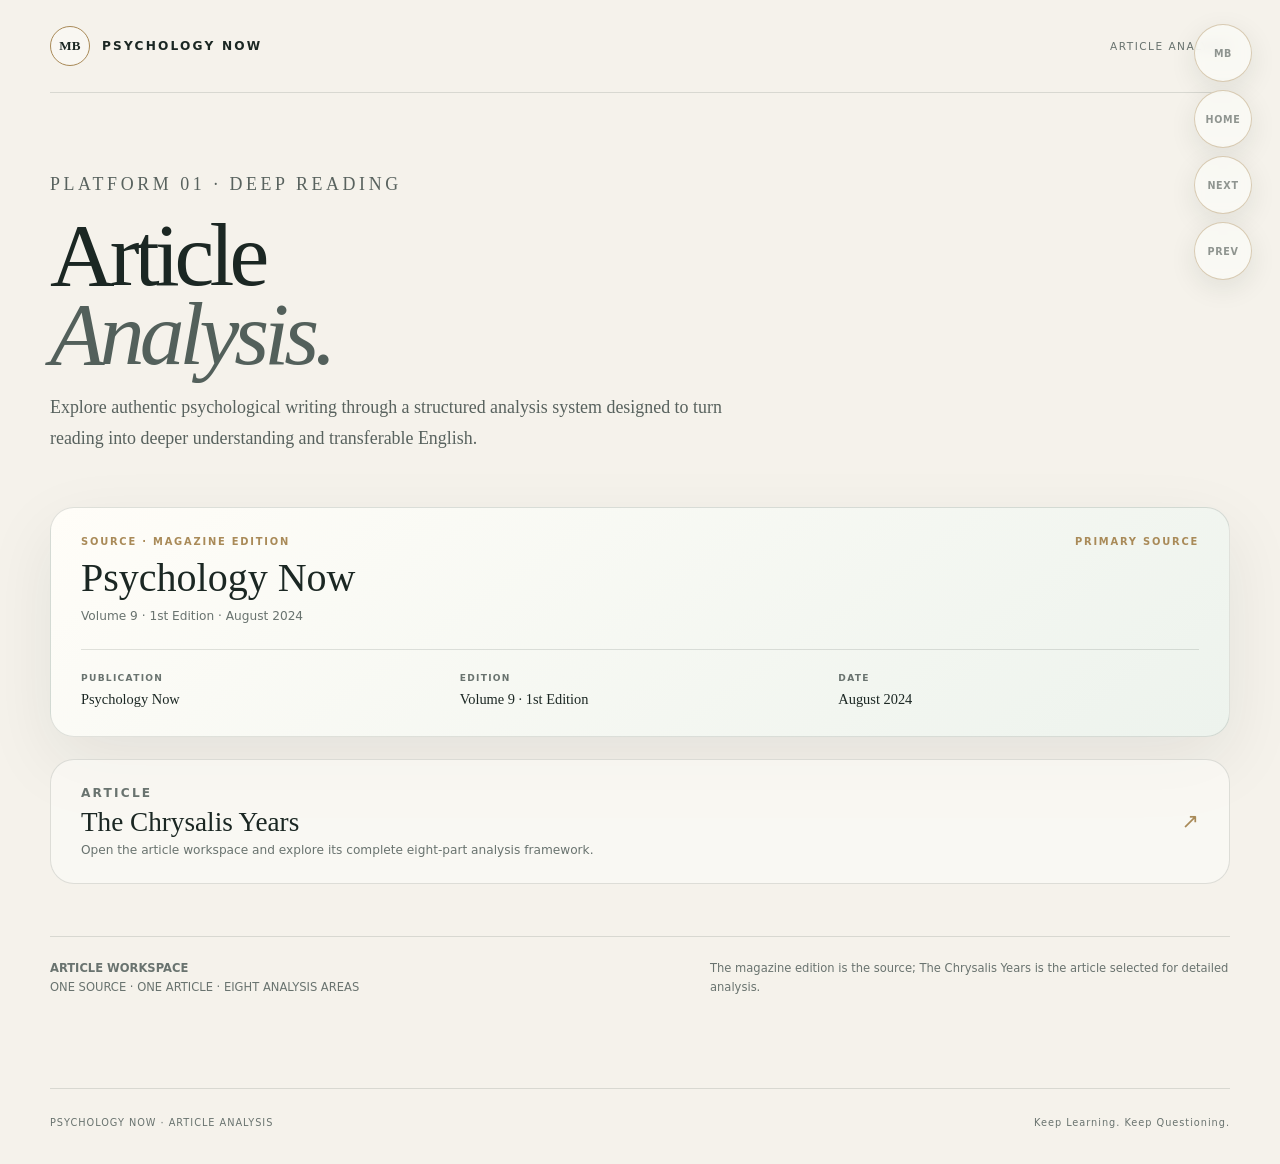
==== commit 85dcdbcc: "Add complete Psychology Now magazine source profile separately from article" ====
--- a/article-analysis/index.html
+++ b/article-analysis/index.html
@@ -1,4 +1,3 @@
-<!DOCTYPE html>
-<html lang="en"><head><meta charset="UTF-8"><meta name="viewport" content="width=device-width, initial-scale=1.0"><title>Article Analysis · Psychology Now</title><link rel="stylesheet" href="../css/style.css?v=5"><style>
-.analysis-page{padding:76px 0 90px}.floating-nav{position:fixed;top:24px;right:28px;z-index:999998;display:flex;flex-direction:column;gap:8px}.float-btn{width:58px;height:58px;display:grid;place-items:center;border:1px solid rgba(169,138,88,.42);border-radius:50%;text-decoration:none;color:rgba(27,39,35,.48);font-size:.60rem;font-weight:800;letter-spacing:.07em;background:rgba(251,250,246,.82);backdrop-filter:blur(6px);-webkit-backdrop-filter:blur(6px);box-shadow:0 8px 28px rgba(27,39,35,.09);transition:.2s ease}.float-btn:hover{transform:translateY(-2px);color:var(--ink);box-shadow:0 12px 32px rgba(27,39,35,.12)}.analysis-hero{max-width:820px}.analysis-hero h1{margin:16px 0 18px;font:500 clamp(3.2rem,7vw,6.4rem)/.88 Georgia,serif;letter-spacing:-.055em}.analysis-hero h1 em{font-weight:400;color:#53605b}.analysis-hero p{max-width:680px;margin:0;color:#58625e;font:400 1.12rem/1.75 Georgia,serif}.framework{margin-top:70px;display:grid;grid-template-columns:repeat(2,1fr);gap:14px}.module{position:relative;min-height:190px;padding:25px 27px;border:1px solid var(--line);border-radius:22px;background:rgba(251,250,246,.72);text-decoration:none;transition:.22s ease;display:flex;flex-direction:column;justify-content:space-between}.module:hover{transform:translateY(-4px);box-shadow:var(--shadow)}.module-number{font:500 .95rem Georgia,serif;color:var(--gold)}.module h2{margin:18px 0 7px;font:500 1.55rem/1.05 Georgia,serif}.module p{margin:0;color:var(--muted);font-size:.76rem;line-height:1.6;max-width:500px}.module-arrow{align-self:flex-end;color:var(--gold);font-size:1.1rem}.module.featured{background:linear-gradient(145deg,#fffdf8,#edf3ed)}.module.language{background:linear-gradient(145deg,#fffdf8,#edf3f5)}.section-intro{margin-top:72px;padding-top:22px;border-top:1px solid var(--line);display:flex;justify-content:space-between;gap:30px}.section-intro p{margin:0;color:var(--muted);font-size:.72rem;line-height:1.7;max-width:520px}@media(max-width:760px){.analysis-page{padding:78px 0 65px}.framework{grid-template-columns:1fr}.module{min-height:175px}.floating-nav{top:16px;right:16px;gap:6px}.float-btn{width:52px;height:52px;font-size:.54rem}}
-</style></head><body><div class="site-shell"><header class="site-header"><a class="brand" href="../index.html" aria-label="Psychology Now home"><span class="brand-mark">MB</span><span>PSYCHOLOGY NOW</span></a><span class="header-note">ARTICLE ANALYSIS</span></header><main class="analysis-page"><section class="analysis-hero"><p class="eyebrow">PLATFORM 01 · DEEP READING</p><h1>Article<br><em>Analysis.</em></h1><p>Go beyond reading the article. Examine how ideas are built, how language carries meaning, how arguments work, and what can be transferred into your own English.</p></section><section class="framework" aria-label="Article analysis framework"><a class="module featured" href="../the-chrysalis-years/"><div><span class="module-number">01</span><h2>The Chrysalis Years</h2><p>Open the article workspace and explore its complete eight-part analysis framework.</p></div><span class="module-arrow">↗</span></a></section><section class="section-intro"><p><strong>ARTICLE WORKSPACE</strong><br>ONE SOURCE · EIGHT ANALYSIS AREAS</p><p>The Chrysalis Years is the current source for the Psychology Now analysis platform.</p></section></main><footer><span>PSYCHOLOGY NOW · ARTICLE ANALYSIS</span><span>Keep Learning. Keep Questioning.</span></footer></div><nav class="floating-nav" aria-label="Page navigation"><div class="float-btn" aria-label="Psychology Now logo">MB</div><a class="float-btn" href="../index.html" aria-label="Home">HOME</a><a class="float-btn" href="../the-chrysalis-years/" aria-label="Next">NEXT</a><a class="float-btn" href="../the-chrysalis-years/" aria-label="Previous">PREV</a></nav></body></html>+<!DOCTYPE html><html lang="en"><head><meta charset="UTF-8"><meta name="viewport" content="width=device-width, initial-scale=1.0"><title>Article Analysis · Psychology Now</title><link rel="stylesheet" href="../css/style.css?v=5"><style>
+.analysis-page{padding:76px 0 90px}.floating-nav{position:fixed;top:24px;right:28px;z-index:999998;display:flex;flex-direction:column;gap:8px}.float-btn{width:58px;height:58px;display:grid;place-items:center;border:1px solid rgba(169,138,88,.42);border-radius:50%;text-decoration:none;color:rgba(27,39,35,.48);font-size:.60rem;font-weight:800;letter-spacing:.07em;background:rgba(251,250,246,.82);backdrop-filter:blur(6px);-webkit-backdrop-filter:blur(6px);box-shadow:0 8px 28px rgba(27,39,35,.09);transition:.2s ease}.float-btn:hover{transform:translateY(-2px);color:var(--ink);box-shadow:0 12px 32px rgba(27,39,35,.12)}.analysis-hero{max-width:820px}.analysis-hero h1{margin:16px 0 18px;font:500 clamp(3.2rem,7vw,6.4rem)/.88 Georgia,serif;letter-spacing:-.055em}.analysis-hero h1 em{font-weight:400;color:#53605b}.analysis-hero p{max-width:680px;margin:0;color:#58625e;font:400 1.12rem/1.75 Georgia,serif}.source-card{margin-top:52px;padding:28px 30px;border:1px solid var(--line);border-radius:24px;background:linear-gradient(145deg,#fffdf8,#edf3ed);box-shadow:var(--shadow)}.source-top{display:flex;justify-content:space-between;align-items:flex-start;gap:20px}.source-label{margin:0;color:var(--gold);font-size:.62rem;font-weight:800;letter-spacing:.18em}.source-card h2{margin:10px 0 7px;font:500 clamp(1.7rem,3.2vw,2.5rem)/1.05 Georgia,serif}.source-meta{margin:0;color:var(--muted);font-size:.76rem;line-height:1.65}.source-divider{margin:23px 0;border:0;border-top:1px solid var(--line)}.source-details{display:grid;grid-template-columns:repeat(3,1fr);gap:18px}.source-detail span{display:block;color:var(--muted);font-size:.57rem;font-weight:800;letter-spacing:.14em;margin-bottom:6px}.source-detail strong{font:500 .9rem Georgia,serif}.article-entry{margin-top:22px;padding:26px 30px;border:1px solid var(--line);border-radius:24px;background:rgba(251,250,246,.72);display:flex;justify-content:space-between;align-items:center;gap:24px;text-decoration:none;transition:.22s ease}.article-entry:hover{transform:translateY(-3px);box-shadow:var(--shadow)}.article-entry h2{margin:7px 0 5px;font:500 1.7rem Georgia,serif}.article-entry p{margin:0;color:var(--muted);font-size:.76rem}.article-arrow{font-size:1.3rem;color:var(--gold)}.section-intro{margin-top:52px;padding-top:22px;border-top:1px solid var(--line);display:flex;justify-content:space-between;gap:30px}.section-intro p{margin:0;color:var(--muted);font-size:.72rem;line-height:1.7;max-width:520px}@media(max-width:760px){.analysis-page{padding:78px 0 65px}.source-details{grid-template-columns:1fr}.article-entry{align-items:flex-start;flex-direction:column}.floating-nav{top:16px;right:16px;gap:6px}.float-btn{width:52px;height:52px;font-size:.54rem}}
+</style></head><body><div class="site-shell"><header class="site-header"><a class="brand" href="../index.html" aria-label="Psychology Now home"><span class="brand-mark">MB</span><span>PSYCHOLOGY NOW</span></a><span class="header-note">ARTICLE ANALYSIS</span></header><main class="analysis-page"><section class="analysis-hero"><p class="eyebrow">PLATFORM 01 · DEEP READING</p><h1>Article<br><em>Analysis.</em></h1><p>Explore authentic psychological writing through a structured analysis system designed to turn reading into deeper understanding and transferable English.</p></section><section class="source-card" aria-label="Source profile"><div class="source-top"><div><p class="source-label">SOURCE · MAGAZINE EDITION</p><h2>Psychology Now</h2><p class="source-meta">Volume 9 · 1st Edition · August 2024</p></div><span class="source-label">PRIMARY SOURCE</span></div><hr class="source-divider"><div class="source-details"><div class="source-detail"><span>PUBLICATION</span><strong>Psychology Now</strong></div><div class="source-detail"><span>EDITION</span><strong>Volume 9 · 1st Edition</strong></div><div class="source-detail"><span>DATE</span><strong>August 2024</strong></div></div></section><a class="article-entry" href="../the-chrysalis-years/"><div><p class="source-label">ARTICLE</p><h2>The Chrysalis Years</h2><p>Open the article workspace and explore its complete eight-part analysis framework.</p></div><span class="article-arrow">↗</span></a><section class="section-intro"><p><strong>ARTICLE WORKSPACE</strong><br>ONE SOURCE · ONE ARTICLE · EIGHT ANALYSIS AREAS</p><p>The magazine edition is the source; The Chrysalis Years is the article selected for detailed analysis.</p></section></main><footer><span>PSYCHOLOGY NOW · ARTICLE ANALYSIS</span><span>Keep Learning. Keep Questioning.</span></footer></div><nav class="floating-nav" aria-label="Page navigation"><div class="float-btn" aria-label="Psychology Now logo">MB</div><a class="float-btn" href="../index.html" aria-label="Home">HOME</a><a class="float-btn" href="../the-chrysalis-years/" aria-label="Next">NEXT</a><a class="float-btn" href="../the-chrysalis-years/" aria-label="Previous">PREV</a></nav></body></html>
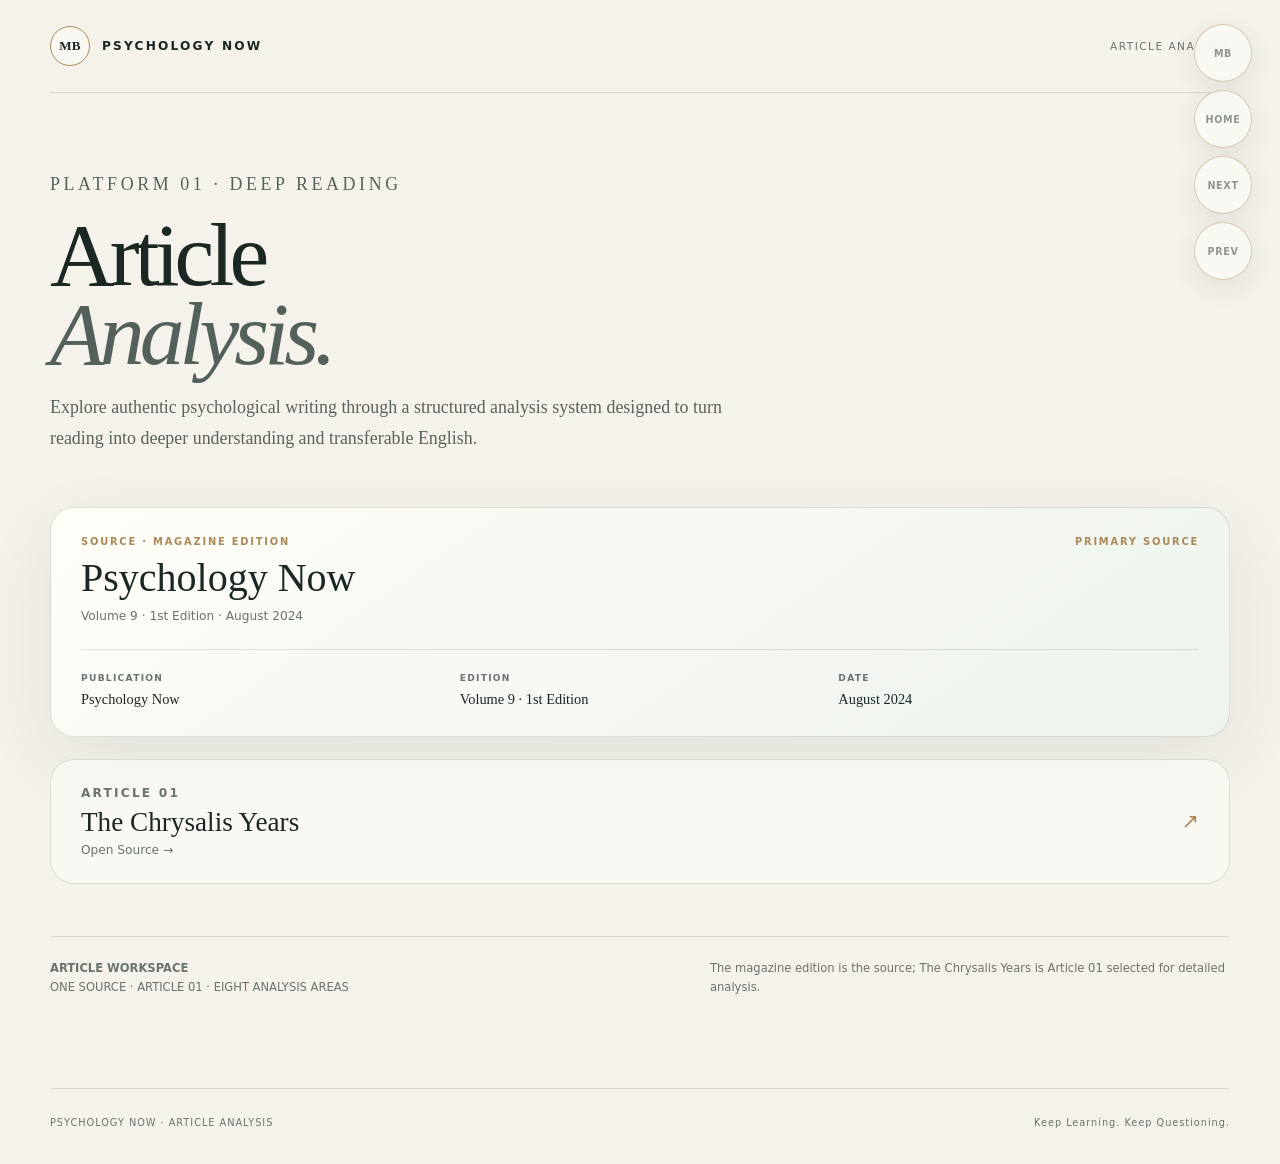
==== commit 24626f1f: "Number The Chrysalis Years as Article 01 and use Open Source label" ====
--- a/article-analysis/index.html
+++ b/article-analysis/index.html
@@ -1,3 +1,3 @@
 <!DOCTYPE html><html lang="en"><head><meta charset="UTF-8"><meta name="viewport" content="width=device-width, initial-scale=1.0"><title>Article Analysis · Psychology Now</title><link rel="stylesheet" href="../css/style.css?v=5"><style>
 .analysis-page{padding:76px 0 90px}.floating-nav{position:fixed;top:24px;right:28px;z-index:999998;display:flex;flex-direction:column;gap:8px}.float-btn{width:58px;height:58px;display:grid;place-items:center;border:1px solid rgba(169,138,88,.42);border-radius:50%;text-decoration:none;color:rgba(27,39,35,.48);font-size:.60rem;font-weight:800;letter-spacing:.07em;background:rgba(251,250,246,.82);backdrop-filter:blur(6px);-webkit-backdrop-filter:blur(6px);box-shadow:0 8px 28px rgba(27,39,35,.09);transition:.2s ease}.float-btn:hover{transform:translateY(-2px);color:var(--ink);box-shadow:0 12px 32px rgba(27,39,35,.12)}.analysis-hero{max-width:820px}.analysis-hero h1{margin:16px 0 18px;font:500 clamp(3.2rem,7vw,6.4rem)/.88 Georgia,serif;letter-spacing:-.055em}.analysis-hero h1 em{font-weight:400;color:#53605b}.analysis-hero p{max-width:680px;margin:0;color:#58625e;font:400 1.12rem/1.75 Georgia,serif}.source-card{margin-top:52px;padding:28px 30px;border:1px solid var(--line);border-radius:24px;background:linear-gradient(145deg,#fffdf8,#edf3ed);box-shadow:var(--shadow)}.source-top{display:flex;justify-content:space-between;align-items:flex-start;gap:20px}.source-label{margin:0;color:var(--gold);font-size:.62rem;font-weight:800;letter-spacing:.18em}.source-card h2{margin:10px 0 7px;font:500 clamp(1.7rem,3.2vw,2.5rem)/1.05 Georgia,serif}.source-meta{margin:0;color:var(--muted);font-size:.76rem;line-height:1.65}.source-divider{margin:23px 0;border:0;border-top:1px solid var(--line)}.source-details{display:grid;grid-template-columns:repeat(3,1fr);gap:18px}.source-detail span{display:block;color:var(--muted);font-size:.57rem;font-weight:800;letter-spacing:.14em;margin-bottom:6px}.source-detail strong{font:500 .9rem Georgia,serif}.article-entry{margin-top:22px;padding:26px 30px;border:1px solid var(--line);border-radius:24px;background:rgba(251,250,246,.72);display:flex;justify-content:space-between;align-items:center;gap:24px;text-decoration:none;transition:.22s ease}.article-entry:hover{transform:translateY(-3px);box-shadow:var(--shadow)}.article-entry h2{margin:7px 0 5px;font:500 1.7rem Georgia,serif}.article-entry p{margin:0;color:var(--muted);font-size:.76rem}.article-arrow{font-size:1.3rem;color:var(--gold)}.section-intro{margin-top:52px;padding-top:22px;border-top:1px solid var(--line);display:flex;justify-content:space-between;gap:30px}.section-intro p{margin:0;color:var(--muted);font-size:.72rem;line-height:1.7;max-width:520px}@media(max-width:760px){.analysis-page{padding:78px 0 65px}.source-details{grid-template-columns:1fr}.article-entry{align-items:flex-start;flex-direction:column}.floating-nav{top:16px;right:16px;gap:6px}.float-btn{width:52px;height:52px;font-size:.54rem}}
-</style></head><body><div class="site-shell"><header class="site-header"><a class="brand" href="../index.html" aria-label="Psychology Now home"><span class="brand-mark">MB</span><span>PSYCHOLOGY NOW</span></a><span class="header-note">ARTICLE ANALYSIS</span></header><main class="analysis-page"><section class="analysis-hero"><p class="eyebrow">PLATFORM 01 · DEEP READING</p><h1>Article<br><em>Analysis.</em></h1><p>Explore authentic psychological writing through a structured analysis system designed to turn reading into deeper understanding and transferable English.</p></section><section class="source-card" aria-label="Source profile"><div class="source-top"><div><p class="source-label">SOURCE · MAGAZINE EDITION</p><h2>Psychology Now</h2><p class="source-meta">Volume 9 · 1st Edition · August 2024</p></div><span class="source-label">PRIMARY SOURCE</span></div><hr class="source-divider"><div class="source-details"><div class="source-detail"><span>PUBLICATION</span><strong>Psychology Now</strong></div><div class="source-detail"><span>EDITION</span><strong>Volume 9 · 1st Edition</strong></div><div class="source-detail"><span>DATE</span><strong>August 2024</strong></div></div></section><a class="article-entry" href="../the-chrysalis-years/"><div><p class="source-label">ARTICLE</p><h2>The Chrysalis Years</h2><p>Open the article workspace and explore its complete eight-part analysis framework.</p></div><span class="article-arrow">↗</span></a><section class="section-intro"><p><strong>ARTICLE WORKSPACE</strong><br>ONE SOURCE · ONE ARTICLE · EIGHT ANALYSIS AREAS</p><p>The magazine edition is the source; The Chrysalis Years is the article selected for detailed analysis.</p></section></main><footer><span>PSYCHOLOGY NOW · ARTICLE ANALYSIS</span><span>Keep Learning. Keep Questioning.</span></footer></div><nav class="floating-nav" aria-label="Page navigation"><div class="float-btn" aria-label="Psychology Now logo">MB</div><a class="float-btn" href="../index.html" aria-label="Home">HOME</a><a class="float-btn" href="../the-chrysalis-years/" aria-label="Next">NEXT</a><a class="float-btn" href="../the-chrysalis-years/" aria-label="Previous">PREV</a></nav></body></html>+</style></head><body><div class="site-shell"><header class="site-header"><a class="brand" href="../index.html" aria-label="Psychology Now home"><span class="brand-mark">MB</span><span>PSYCHOLOGY NOW</span></a><span class="header-note">ARTICLE ANALYSIS</span></header><main class="analysis-page"><section class="analysis-hero"><p class="eyebrow">PLATFORM 01 · DEEP READING</p><h1>Article<br><em>Analysis.</em></h1><p>Explore authentic psychological writing through a structured analysis system designed to turn reading into deeper understanding and transferable English.</p></section><section class="source-card" aria-label="Source profile"><div class="source-top"><div><p class="source-label">SOURCE · MAGAZINE EDITION</p><h2>Psychology Now</h2><p class="source-meta">Volume 9 · 1st Edition · August 2024</p></div><span class="source-label">PRIMARY SOURCE</span></div><hr class="source-divider"><div class="source-details"><div class="source-detail"><span>PUBLICATION</span><strong>Psychology Now</strong></div><div class="source-detail"><span>EDITION</span><strong>Volume 9 · 1st Edition</strong></div><div class="source-detail"><span>DATE</span><strong>August 2024</strong></div></div></section><a class="article-entry" href="../the-chrysalis-years/"><div><p class="source-label">ARTICLE 01</p><h2>The Chrysalis Years</h2><p>Open Source →</p></div><span class="article-arrow">↗</span></a><section class="section-intro"><p><strong>ARTICLE WORKSPACE</strong><br>ONE SOURCE · ARTICLE 01 · EIGHT ANALYSIS AREAS</p><p>The magazine edition is the source; The Chrysalis Years is Article 01 selected for detailed analysis.</p></section></main><footer><span>PSYCHOLOGY NOW · ARTICLE ANALYSIS</span><span>Keep Learning. Keep Questioning.</span></footer></div><nav class="floating-nav" aria-label="Page navigation"><div class="float-btn" aria-label="Psychology Now logo">MB</div><a class="float-btn" href="../index.html" aria-label="Home">HOME</a><a class="float-btn" href="../the-chrysalis-years/" aria-label="Next">NEXT</a><a class="float-btn" href="../the-chrysalis-years/" aria-label="Previous">PREV</a></nav></body></html>
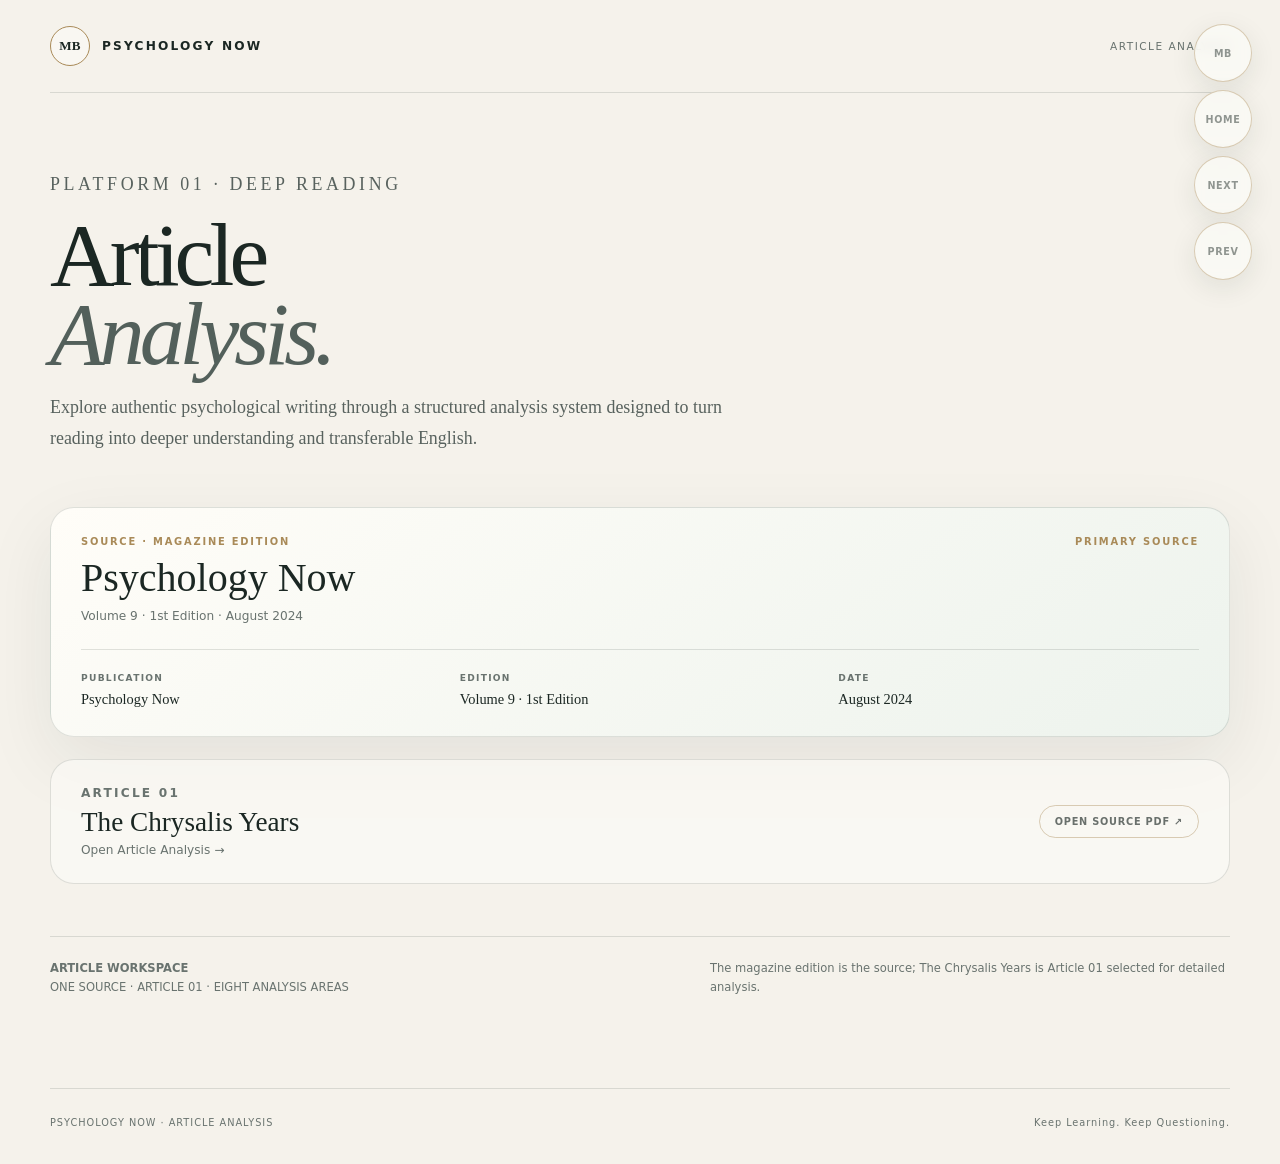
==== commit bb8f8808: "Make Article 01 title open analysis and place Open Source PDF button beside it" ====
--- a/article-analysis/index.html
+++ b/article-analysis/index.html
@@ -1,3 +1,3 @@
 <!DOCTYPE html><html lang="en"><head><meta charset="UTF-8"><meta name="viewport" content="width=device-width, initial-scale=1.0"><title>Article Analysis · Psychology Now</title><link rel="stylesheet" href="../css/style.css?v=5"><style>
-.analysis-page{padding:76px 0 90px}.floating-nav{position:fixed;top:24px;right:28px;z-index:999998;display:flex;flex-direction:column;gap:8px}.float-btn{width:58px;height:58px;display:grid;place-items:center;border:1px solid rgba(169,138,88,.42);border-radius:50%;text-decoration:none;color:rgba(27,39,35,.48);font-size:.60rem;font-weight:800;letter-spacing:.07em;background:rgba(251,250,246,.82);backdrop-filter:blur(6px);-webkit-backdrop-filter:blur(6px);box-shadow:0 8px 28px rgba(27,39,35,.09);transition:.2s ease}.float-btn:hover{transform:translateY(-2px);color:var(--ink);box-shadow:0 12px 32px rgba(27,39,35,.12)}.analysis-hero{max-width:820px}.analysis-hero h1{margin:16px 0 18px;font:500 clamp(3.2rem,7vw,6.4rem)/.88 Georgia,serif;letter-spacing:-.055em}.analysis-hero h1 em{font-weight:400;color:#53605b}.analysis-hero p{max-width:680px;margin:0;color:#58625e;font:400 1.12rem/1.75 Georgia,serif}.source-card{margin-top:52px;padding:28px 30px;border:1px solid var(--line);border-radius:24px;background:linear-gradient(145deg,#fffdf8,#edf3ed);box-shadow:var(--shadow)}.source-top{display:flex;justify-content:space-between;align-items:flex-start;gap:20px}.source-label{margin:0;color:var(--gold);font-size:.62rem;font-weight:800;letter-spacing:.18em}.source-card h2{margin:10px 0 7px;font:500 clamp(1.7rem,3.2vw,2.5rem)/1.05 Georgia,serif}.source-meta{margin:0;color:var(--muted);font-size:.76rem;line-height:1.65}.source-divider{margin:23px 0;border:0;border-top:1px solid var(--line)}.source-details{display:grid;grid-template-columns:repeat(3,1fr);gap:18px}.source-detail span{display:block;color:var(--muted);font-size:.57rem;font-weight:800;letter-spacing:.14em;margin-bottom:6px}.source-detail strong{font:500 .9rem Georgia,serif}.article-entry{margin-top:22px;padding:26px 30px;border:1px solid var(--line);border-radius:24px;background:rgba(251,250,246,.72);display:flex;justify-content:space-between;align-items:center;gap:24px;text-decoration:none;transition:.22s ease}.article-entry:hover{transform:translateY(-3px);box-shadow:var(--shadow)}.article-entry h2{margin:7px 0 5px;font:500 1.7rem Georgia,serif}.article-entry p{margin:0;color:var(--muted);font-size:.76rem}.article-arrow{font-size:1.3rem;color:var(--gold)}.section-intro{margin-top:52px;padding-top:22px;border-top:1px solid var(--line);display:flex;justify-content:space-between;gap:30px}.section-intro p{margin:0;color:var(--muted);font-size:.72rem;line-height:1.7;max-width:520px}@media(max-width:760px){.analysis-page{padding:78px 0 65px}.source-details{grid-template-columns:1fr}.article-entry{align-items:flex-start;flex-direction:column}.floating-nav{top:16px;right:16px;gap:6px}.float-btn{width:52px;height:52px;font-size:.54rem}}
-</style></head><body><div class="site-shell"><header class="site-header"><a class="brand" href="../index.html" aria-label="Psychology Now home"><span class="brand-mark">MB</span><span>PSYCHOLOGY NOW</span></a><span class="header-note">ARTICLE ANALYSIS</span></header><main class="analysis-page"><section class="analysis-hero"><p class="eyebrow">PLATFORM 01 · DEEP READING</p><h1>Article<br><em>Analysis.</em></h1><p>Explore authentic psychological writing through a structured analysis system designed to turn reading into deeper understanding and transferable English.</p></section><section class="source-card" aria-label="Source profile"><div class="source-top"><div><p class="source-label">SOURCE · MAGAZINE EDITION</p><h2>Psychology Now</h2><p class="source-meta">Volume 9 · 1st Edition · August 2024</p></div><span class="source-label">PRIMARY SOURCE</span></div><hr class="source-divider"><div class="source-details"><div class="source-detail"><span>PUBLICATION</span><strong>Psychology Now</strong></div><div class="source-detail"><span>EDITION</span><strong>Volume 9 · 1st Edition</strong></div><div class="source-detail"><span>DATE</span><strong>August 2024</strong></div></div></section><a class="article-entry" href="../the-chrysalis-years/"><div><p class="source-label">ARTICLE 01</p><h2>The Chrysalis Years</h2><p>Open Source →</p></div><span class="article-arrow">↗</span></a><section class="section-intro"><p><strong>ARTICLE WORKSPACE</strong><br>ONE SOURCE · ARTICLE 01 · EIGHT ANALYSIS AREAS</p><p>The magazine edition is the source; The Chrysalis Years is Article 01 selected for detailed analysis.</p></section></main><footer><span>PSYCHOLOGY NOW · ARTICLE ANALYSIS</span><span>Keep Learning. Keep Questioning.</span></footer></div><nav class="floating-nav" aria-label="Page navigation"><div class="float-btn" aria-label="Psychology Now logo">MB</div><a class="float-btn" href="../index.html" aria-label="Home">HOME</a><a class="float-btn" href="../the-chrysalis-years/" aria-label="Next">NEXT</a><a class="float-btn" href="../the-chrysalis-years/" aria-label="Previous">PREV</a></nav></body></html>+.analysis-page{padding:76px 0 90px}.floating-nav{position:fixed;top:24px;right:28px;z-index:999998;display:flex;flex-direction:column;gap:8px}.float-btn{width:58px;height:58px;display:grid;place-items:center;border:1px solid rgba(169,138,88,.42);border-radius:50%;text-decoration:none;color:rgba(27,39,35,.48);font-size:.60rem;font-weight:800;letter-spacing:.07em;background:rgba(251,250,246,.82);backdrop-filter:blur(6px);-webkit-backdrop-filter:blur(6px);box-shadow:0 8px 28px rgba(27,39,35,.09);transition:.2s ease}.float-btn:hover{transform:translateY(-2px);color:var(--ink);box-shadow:0 12px 32px rgba(27,39,35,.12)}.analysis-hero{max-width:820px}.analysis-hero h1{margin:16px 0 18px;font:500 clamp(3.2rem,7vw,6.4rem)/.88 Georgia,serif;letter-spacing:-.055em}.analysis-hero h1 em{font-weight:400;color:#53605b}.analysis-hero p{max-width:680px;margin:0;color:#58625e;font:400 1.12rem/1.75 Georgia,serif}.source-card{margin-top:52px;padding:28px 30px;border:1px solid var(--line);border-radius:24px;background:linear-gradient(145deg,#fffdf8,#edf3ed);box-shadow:var(--shadow)}.source-top{display:flex;justify-content:space-between;align-items:flex-start;gap:20px}.source-label{margin:0;color:var(--gold);font-size:.62rem;font-weight:800;letter-spacing:.18em}.source-card h2{margin:10px 0 7px;font:500 clamp(1.7rem,3.2vw,2.5rem)/1.05 Georgia,serif}.source-meta{margin:0;color:var(--muted);font-size:.76rem;line-height:1.65}.source-divider{margin:23px 0;border:0;border-top:1px solid var(--line)}.source-details{display:grid;grid-template-columns:repeat(3,1fr);gap:18px}.source-detail span{display:block;color:var(--muted);font-size:.57rem;font-weight:800;letter-spacing:.14em;margin-bottom:6px}.source-detail strong{font:500 .9rem Georgia,serif}.article-entry{margin-top:22px;padding:26px 30px;border:1px solid var(--line);border-radius:24px;background:rgba(251,250,246,.72);display:flex;justify-content:space-between;align-items:center;gap:24px;text-decoration:none;transition:.22s ease}.article-entry:hover{transform:translateY(-3px);box-shadow:var(--shadow)}.article-entry h2{margin:7px 0 5px;font:500 1.7rem Georgia,serif}.article-entry p{margin:0;color:var(--muted);font-size:.76rem}.article-open{display:inline-flex;align-items:center;gap:7px;padding:10px 15px;border:1px solid rgba(169,138,88,.42);border-radius:999px;color:rgba(27,39,35,.65);font-size:.61rem;font-weight:800;letter-spacing:.08em;text-decoration:none;white-space:nowrap;transition:.2s ease}.article-open:hover{transform:translateY(-2px);color:var(--ink);background:rgba(255,255,255,.65)}.article-arrow{font-size:1.3rem;color:var(--gold)}.section-intro{margin-top:52px;padding-top:22px;border-top:1px solid var(--line);display:flex;justify-content:space-between;gap:30px}.section-intro p{margin:0;color:var(--muted);font-size:.72rem;line-height:1.7;max-width:520px}@media(max-width:760px){.analysis-page{padding:78px 0 65px}.source-details{grid-template-columns:1fr}.article-entry{align-items:flex-start;flex-direction:column}.article-open{align-self:flex-start}.floating-nav{top:16px;right:16px;gap:6px}.float-btn{width:52px;height:52px;font-size:.54rem}}
+</style></head><body><div class="site-shell"><header class="site-header"><a class="brand" href="../index.html" aria-label="Psychology Now home"><span class="brand-mark">MB</span><span>PSYCHOLOGY NOW</span></a><span class="header-note">ARTICLE ANALYSIS</span></header><main class="analysis-page"><section class="analysis-hero"><p class="eyebrow">PLATFORM 01 · DEEP READING</p><h1>Article<br><em>Analysis.</em></h1><p>Explore authentic psychological writing through a structured analysis system designed to turn reading into deeper understanding and transferable English.</p></section><section class="source-card" aria-label="Source profile"><div class="source-top"><div><p class="source-label">SOURCE · MAGAZINE EDITION</p><h2>Psychology Now</h2><p class="source-meta">Volume 9 · 1st Edition · August 2024</p></div><span class="source-label">PRIMARY SOURCE</span></div><hr class="source-divider"><div class="source-details"><div class="source-detail"><span>PUBLICATION</span><strong>Psychology Now</strong></div><div class="source-detail"><span>EDITION</span><strong>Volume 9 · 1st Edition</strong></div><div class="source-detail"><span>DATE</span><strong>August 2024</strong></div></div></section><div class="article-entry"><a href="../the-chrysalis-years/" style="text-decoration:none;color:inherit;flex:1"><p class="source-label">ARTICLE 01</p><h2>The Chrysalis Years</h2><p>Open Article Analysis →</p></a><a class="article-open" href="../The-Chrysalis-Years.pdf" target="_blank" rel="noopener noreferrer" aria-label="Open The Chrysalis Years PDF">OPEN SOURCE PDF ↗</a></div><section class="section-intro"><p><strong>ARTICLE WORKSPACE</strong><br>ONE SOURCE · ARTICLE 01 · EIGHT ANALYSIS AREAS</p><p>The magazine edition is the source; The Chrysalis Years is Article 01 selected for detailed analysis.</p></section></main><footer><span>PSYCHOLOGY NOW · ARTICLE ANALYSIS</span><span>Keep Learning. Keep Questioning.</span></footer></div><nav class="floating-nav" aria-label="Page navigation"><div class="float-btn" aria-label="Psychology Now logo">MB</div><a class="float-btn" href="../index.html" aria-label="Home">HOME</a><a class="float-btn" href="../the-chrysalis-years/" aria-label="Next">NEXT</a><a class="float-btn" href="../the-chrysalis-years/" aria-label="Previous">PREV</a></nav></body></html>
